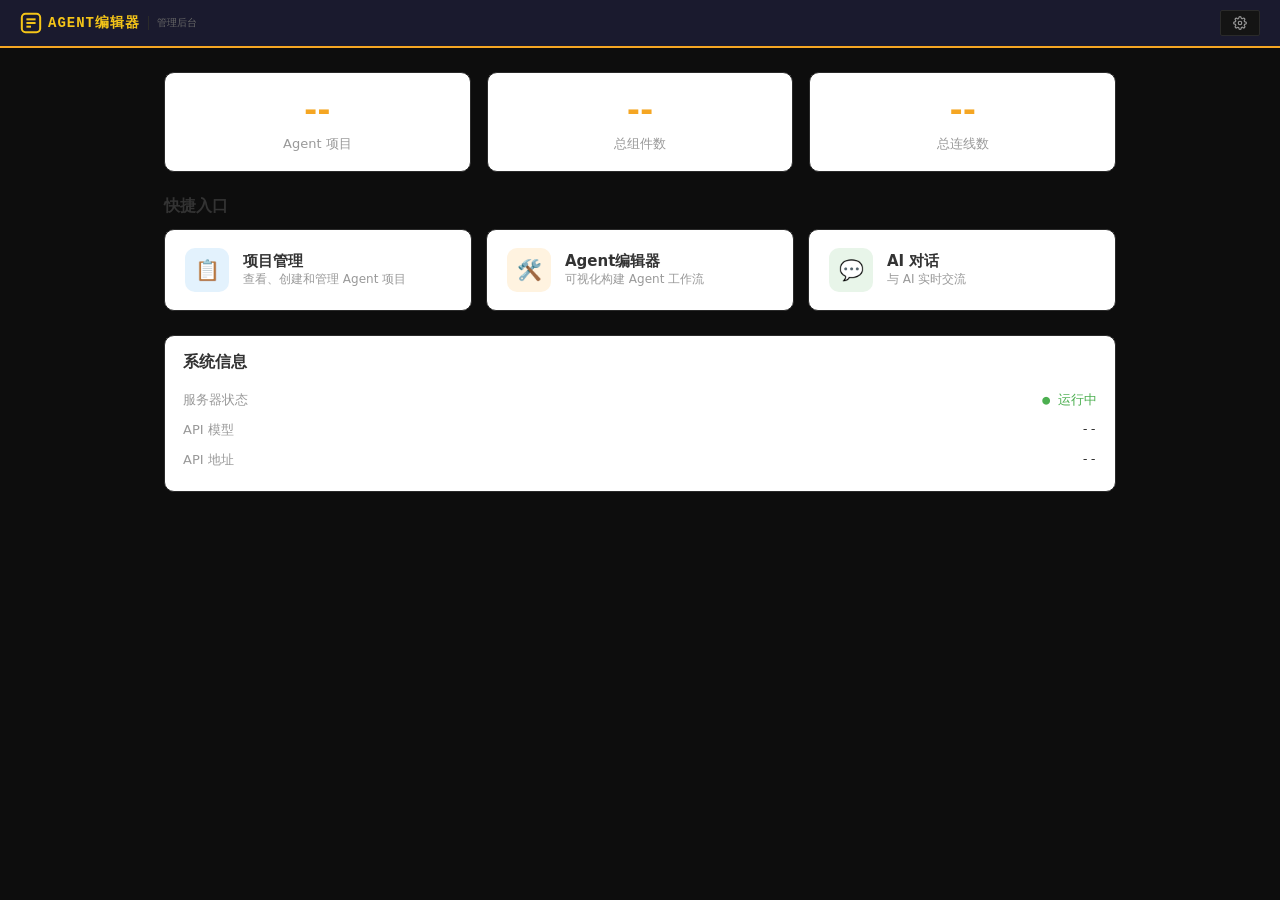
==== templates/admin.html @ 8c5ddb61 "baseline: 优化前状态快照" ====
<!DOCTYPE html>
<html lang="zh-CN">
<head>
    <meta charset="UTF-8">
    <meta name="viewport" content="width=device-width, initial-scale=1.0">
    <title>Agent编辑器 · 管理后台</title>
    <link rel="stylesheet" href="/static/style.css">
    <link rel="stylesheet" href="/static/admin.css">
</head>
<body>
    <div class="admin-app">
        <!-- 顶部栏 -->
        <header id="admin-header">
            <div class="admin-header-left">
                <a href="/" class="logo-link" title="返回首页">
                    <span class="logo">
                        <svg width="22" height="22" viewBox="0 0 24 24" fill="none" stroke="currentColor" stroke-width="2.2">
                            <rect x="2" y="2" width="20" height="20" rx="4"/>
                            <line x1="7" y1="8" x2="17" y2="8"/>
                            <line x1="7" y1="12" x2="17" y2="12"/>
                            <line x1="7" y1="16" x2="12" y2="16"/>
                        </svg>
                        <strong>Agent编辑器</strong>
                        <span class="logo-sub">管理后台</span>
                    </span>
                </a>
            </div>
            <div class="admin-header-right">
                <button class="tb-btn" id="btn-settings" title="设置">
                    <svg width="14" height="14" viewBox="0 0 24 24" fill="none" stroke="currentColor" stroke-width="2"><circle cx="12" cy="12" r="3"/><path d="M19.4 15a1.65 1.65 0 0 0 .33 1.82l.06.06a2 2 0 0 1-2.83 2.83l-.06-.06a1.65 1.65 0 0 0-1.82-.33 1.65 1.65 0 0 0-1 1.51V21a2 2 0 0 1-4 0v-.09A1.65 1.65 0 0 0 9 19.4a1.65 1.65 0 0 0-1.82.33l-.06.06a2 2 0 0 1-2.83-2.83l.06-.06A1.65 1.65 0 0 0 4.68 15a1.65 1.65 0 0 0-1.51-1H3a2 2 0 0 1 0-4h.09A1.65 1.65 0 0 0 4.6 9a1.65 1.65 0 0 0-.33-1.82l-.06-.06a2 2 0 0 1 2.83-2.83l.06.06A1.65 1.65 0 0 0 9 4.68a1.65 1.65 0 0 0 1-1.51V3a2 2 0 0 1 4 0v.09a1.65 1.65 0 0 0 1 1.51 1.65 1.65 0 0 0 1.82-.33l.06-.06a2 2 0 0 1 2.83 2.83l-.06.06A1.65 1.65 0 0 0 19.4 9a1.65 1.65 0 0 0 1.51 1H21a2 2 0 0 1 0 4h-.09a1.65 1.65 0 0 0-1.51 1z"/></svg>
                </button>
            </div>
        </header>

        <!-- 主区域 -->
        <div class="admin-main">
            <!-- 统计 -->
            <div class="admin-stats">
                <div class="admin-stat-card">
                    <div class="admin-stat-value" id="stat-projects">--</div>
                    <div class="admin-stat-label">Agent 项目</div>
                </div>
                <div class="admin-stat-card">
                    <div class="admin-stat-value" id="stat-components">--</div>
                    <div class="admin-stat-label">总组件数</div>
                </div>
                <div class="admin-stat-card">
                    <div class="admin-stat-value" id="stat-connections">--</div>
                    <div class="admin-stat-label">总连线数</div>
                </div>
            </div>

            <!-- 快捷入口 -->
            <div class="admin-section-title">快捷入口</div>
            <div class="admin-links">
                <a href="/projects" class="admin-link-card">
                    <div class="admin-link-icon projects">📋</div>
                    <div class="admin-link-text">
                        <strong>项目管理</strong>
                        <small>查看、创建和管理 Agent 项目</small>
                    </div>
                </a>
                <a href="/editor" class="admin-link-card">
                    <div class="admin-link-icon editor">🛠️</div>
                    <div class="admin-link-text">
                        <strong>Agent编辑器</strong>
                        <small>可视化构建 Agent 工作流</small>
                    </div>
                </a>
                <a href="/chat" class="admin-link-card">
                    <div class="admin-link-icon chat">💬</div>
                    <div class="admin-link-text">
                        <strong>AI 对话</strong>
                        <small>与 AI 实时交流</small>
                    </div>
                </a>
            </div>

            <!-- 系统信息 -->
            <div class="admin-info">
                <div class="admin-section-title">系统信息</div>
                <div class="admin-info-row"><span>服务器状态</span><span style="color:#4caf50;">● 运行中</span></div>
                <div class="admin-info-row"><span>API 模型</span><span id="info-model">--</span></div>
                <div class="admin-info-row"><span>API 地址</span><span id="info-api-base">--</span></div>
            </div>
        </div>
    </div>

    <!-- Toast -->
    <div id="toast-container"></div>

    <script src="/static/common.js"></script>
    <script src="/static/admin.js"></script>
</body>
</html>
---- static/style.css ----
/* ============================================================
   wybzd · 拖拽构建管理 — 机能风 Technical/Dev Tools
   亮黄 + 灰 + 黑 + 白 | 暗色主题 | 终端美学
   ============================================================ */

/* --- CSS 变量（默认：机能风） --- */
:root, [data-theme="industrial"] {
    --primary: #F5C518;
    --primary-light: #FFD740;
    --primary-dark: #C9A010;
    --primary-bg: rgba(245, 197, 24, 0.10);
    --primary-border: rgba(245, 197, 24, 0.30);

    --bg-body: #0d0d0d;
    --bg-white: #0d0d0d;
    --bg-header: #111111;
    --bg-sidebar: #111111;
    --bg-canvas: #0a0a0a;
    --bg-card: #141414;
    --bg-card-hover: #1a1a1a;
    --bg-card-header: #161616;
    --bg-input: #1a1a1a;
    --bg-chat: #1a1a1a;
    --bg-bubble-user: rgba(245, 197, 24, 0.08);
    --bg-bubble-ai: #1a1a1a;
    --bg-pallet-hover: #1a1a1a;
    --bg-pallet-active: rgba(245, 197, 24, 0.08);

    --text-primary: #f0f0f0;
    --text-secondary: #999999;
    --text-muted: #666666;
    --text-white: #f0f0f0;

    --border: #2a2a2a;
    --border-light: #222222;
    --border-input: #333333;

    --success: #AACC00;
    --success-bg: rgba(170, 204, 0, 0.10);
    --warning: #FFAA00;
    --warning-bg: rgba(255, 170, 0, 0.10);
    --danger: #FF4444;
    --danger-bg: rgba(255, 68, 68, 0.10);

    --radius-sm: 2px;
    --radius: 2px;
    --radius-lg: 4px;

    --shadow-xs: none;
    --shadow-sm: 0 0 0 1px rgba(255,255,255,0.04);
    --shadow: 0 0 0 1px rgba(255,255,255,0.06);
    --shadow-lg: 0 0 0 1px rgba(255,255,255,0.08), 0 4px 12px rgba(0,0,0,0.4);

    --font: "Inter", "PingFang SC", "Microsoft YaHei", system-ui, -apple-system, sans-serif;
    --font-mono: "JetBrains Mono", "Fira Code", "SF Mono", "Consolas", "Courier New", monospace;

    --transition: 0.15s ease;
}

/* --- 蓝白主题 --- */
[data-theme="blue"] {
    --primary: #2563EB;
    --primary-light: #3B82F6;
    --primary-dark: #1D4ED8;
    --primary-bg: rgba(37, 99, 235, 0.08);
    --primary-border: rgba(37, 99, 235, 0.25);

    --bg-body: #F1F5F9;
    --bg-white: #FFFFFF;
    --bg-header: #FFFFFF;
    --bg-sidebar: #FFFFFF;
    --bg-canvas: #F8FAFC;
    --bg-card: #FFFFFF;
    --bg-card-hover: #F8FAFC;
    --bg-card-header: #F8FAFC;
    --bg-input: #F1F5F9;
    --bg-chat: #F8FAFC;
    --bg-bubble-user: rgba(37, 99, 235, 0.08);
    --bg-bubble-ai: #F1F5F9;
    --bg-pallet-hover: #F1F5F9;
    --bg-pallet-active: rgba(37, 99, 235, 0.08);

    --text-primary: #0F172A;
    --text-secondary: #475569;
    --text-muted: #94A3B8;
    --text-white: #FFFFFF;

    --border: #E2E8F0;
    --border-light: #F1F5F9;
    --border-input: #CBD5E1;

    --success: #22C55E;
    --success-bg: rgba(34, 197, 94, 0.10);
    --warning: #F59E0B;
    --warning-bg: rgba(245, 158, 11, 0.10);
    --danger: #EF4444;
    --danger-bg: rgba(239, 68, 68, 0.10);

    --radius-sm: 6px;
    --radius: 8px;
    --radius-lg: 12px;

    --shadow-xs: 0 1px 2px rgba(0,0,0,0.04);
    --shadow-sm: 0 1px 3px rgba(0,0,0,0.06), 0 1px 2px rgba(0,0,0,0.04);
    --shadow: 0 2px 8px rgba(0,0,0,0.06), 0 1px 3px rgba(0,0,0,0.04);
    --shadow-lg: 0 4px 16px rgba(0,0,0,0.08), 0 2px 4px rgba(0,0,0,0.04);

    --font: "Inter", "PingFang SC", "Microsoft YaHei", system-ui, -apple-system, sans-serif;
    --font-mono: "JetBrains Mono", "Fira Code", "SF Mono", "Consolas", monospace;

    --transition: 0.2s cubic-bezier(0.4, 0, 0.2, 1);
}

/* --- 玻璃态主题（Glassmorphism） --- */
[data-theme="glass"] {
    --primary: #818cf8;
    --primary-light: #a78bfa;
    --primary-dark: #6366f1;
    --primary-bg: rgba(129, 140, 248, 0.12);
    --primary-border: rgba(129, 140, 248, 0.30);

    --bg-body: #0a0a1a;
    --bg-white: rgba(255, 255, 255, 0.04);
    --bg-header: rgba(10, 10, 30, 0.70);
    --bg-sidebar: rgba(10, 10, 30, 0.60);
    --bg-canvas: #060612;
    --bg-card: rgba(255, 255, 255, 0.05);
    --bg-card-hover: rgba(255, 255, 255, 0.08);
    --bg-card-header: rgba(255, 255, 255, 0.04);
    --bg-input: rgba(255, 255, 255, 0.06);
    --bg-chat: rgba(255, 255, 255, 0.04);
    --bg-bubble-user: rgba(129, 140, 248, 0.15);
    --bg-bubble-ai: rgba(255, 255, 255, 0.06);
    --bg-pallet-hover: rgba(255, 255, 255, 0.06);
    --bg-pallet-active: rgba(129, 140, 248, 0.10);

    --text-primary: #e8e8f0;
    --text-secondary: #9898b0;
    --text-muted: #686888;
    --text-white: #f0f0f8;

    --border: rgba(255, 255, 255, 0.08);
    --border-light: rgba(255, 255, 255, 0.05);
    --border-input: rgba(255, 255, 255, 0.10);

    --success: #34d399;
    --success-bg: rgba(52, 211, 153, 0.12);
    --warning: #fbbf24;
    --warning-bg: rgba(251, 191, 36, 0.12);
    --danger: #f87171;
    --danger-bg: rgba(248, 113, 113, 0.12);

    --radius-sm: 8px;
    --radius: 12px;
    --radius-lg: 16px;

    --shadow-xs: 0 1px 2px rgba(0,0,0,0.2);
    --shadow-sm: 0 2px 8px rgba(0,0,0,0.3), 0 0 0 1px rgba(255,255,255,0.04);
    --shadow: 0 4px 16px rgba(0,0,0,0.4), 0 0 0 1px rgba(255,255,255,0.06);
    --shadow-lg: 0 8px 32px rgba(0,0,0,0.5), 0 0 0 1px rgba(255,255,255,0.08);

    --font: "Inter", "PingFang SC", "Microsoft YaHei", system-ui, -apple-system, sans-serif;
    --font-mono: "JetBrains Mono", "Fira Code", "SF Mono", "Consolas", monospace;

    --transition: 0.25s cubic-bezier(0.4, 0, 0.2, 1);
}

/* --- 全局 --- */
*, *::before, *::after { margin: 0; padding: 0; box-sizing: border-box; }

html, body {
    height: 100%;
    font-family: var(--font);
    font-size: 13px;
    color: var(--text-primary);
    background: var(--bg-body);
    overflow: hidden;
    -webkit-font-smoothing: antialiased;
}

/* Scrollbar */
::-webkit-scrollbar { width: 6px; height: 6px; }
::-webkit-scrollbar-track { background: var(--bg-body); }
::-webkit-scrollbar-thumb { background: #333; border-radius: 0; }
::-webkit-scrollbar-thumb:hover { background: #555; }
[data-theme="blue"]::-webkit-scrollbar-thumb { background: #CBD5E1; border-radius: 3px; }
[data-theme="blue"]::-webkit-scrollbar-thumb:hover { background: #94A3B8; }

/* --- App 布局 --- */
#app { display: flex; flex-direction: column; height: 100vh; }

/* ============================================================
   顶部工具栏
   ============================================================ */
#toolbar {
    display: flex;
    align-items: center;
    height: 44px;
    min-height: 44px;
    padding: 0 16px;
    background: var(--bg-header);
    border-bottom: 1px solid var(--border);
    z-index: 100;
    gap: 12px;
}

.toolbar-left { flex: 0 0 auto; }
.toolbar-center { flex: 1; display: flex; justify-content: center; gap: 8px; }
.toolbar-right { flex: 0 0 auto; display: flex; gap: 6px; }

.logo-link { text-decoration: none; color: inherit; display: inline-flex; }
.logo {
    display: flex;
    align-items: center;
    gap: 6px;
    font-size: 14px;
    font-weight: 700;
    font-family: var(--font-mono);
    color: var(--primary);
    letter-spacing: 1px;
    text-transform: uppercase;
}

.logo svg { color: var(--primary); flex-shrink: 0; }

.logo strong {
    font-weight: 700;
    color: var(--primary);
    -webkit-text-fill-color: var(--primary);
}

.logo-sub {
    font-size: 10px;
    color: var(--text-muted);
    font-weight: 400;
    font-family: var(--font);
    letter-spacing: 0;
    text-transform: none;
    margin-left: 2px;
    padding-left: 8px;
    border-left: 1px solid var(--border);
}

.toolbar-badge {
    font-size: 10px;
    padding: 2px 8px;
    border-radius: var(--radius-sm);
    background: var(--bg-input);
    color: var(--text-secondary);
    border: 1px solid var(--border);
    font-family: var(--font-mono);
}

/* 工具栏按钮 */
.tb-btn {
    display: inline-flex;
    align-items: center;
    gap: 4px;
    padding: 5px 12px;
    border: 1px solid var(--border);
    border-radius: var(--radius-sm);
    background: var(--bg-card);
    color: var(--text-secondary);
    font-size: 12px;
    font-family: var(--font);
    cursor: pointer;
    transition: all var(--transition);
    text-decoration: none;
}

.tb-btn:hover {
    color: var(--primary);
    border-color: var(--primary);
    background: var(--primary-bg);
}

.tb-btn svg { flex-shrink: 0; }

.tb-btn-danger { color: var(--danger); }
.tb-btn-danger:hover {
    color: #ff7875;
    border-color: #ffccc7;
    background: var(--danger-bg);
}

/* ============================================================
   三栏主区域
   ============================================================ */
#main-area {
    display: flex;
    flex: 1;
    overflow: hidden;
}

/* ============================================================
   左侧：组件库 (240px)
   ============================================================ */
#sidebar {
    width: 240px;
    min-width: 240px;
    background: var(--bg-sidebar);
    border-right: 1px solid var(--border);
    padding: 12px 10px;
    display: flex;
    flex-direction: column;
    gap: 2px;
    overflow-y: auto;
}

.panel-header {
    font-size: 11px;
    font-weight: 700;
    color: var(--text-muted);
    margin-bottom: 2px;
    text-transform: uppercase;
    letter-spacing: 1px;
    font-family: var(--font-mono);
}

.panel-subtitle {
    font-size: 10px;
    color: var(--text-muted);
    margin-bottom: 8px;
}

/* 组件库列表 */
.component-pallet {
    display: flex;
    flex-direction: column;
    gap: 2px;
}

.pallet-item {
    display: flex;
    align-items: center;
    gap: 10px;
    padding: 8px 10px;
    border: 1px solid transparent;
    border-radius: var(--radius-sm);
    background: transparent;
    cursor: grab;
    transition: all var(--transition);
    user-select: none;
    position: relative;
}

.pallet-item::before {
    content: '';
    position: absolute;
    left: 0;
    top: 4px;
    bottom: 4px;
    width: 2px;
    background: var(--border);
}

.pallet-item.is-llm::before { background: var(--primary); }

.pallet-item:hover {
    background: var(--bg-pallet-hover);
    border-color: var(--border);
}

.pallet-item:active { cursor: grabbing; }
.pallet-item.dragging { opacity: 0.4; }

/* 组件分类角标 */
.pallet-cat-badge {
    position: absolute;
    top: 0;
    right: 0;
    padding: 1px 6px;
    font-size: 9px;
    font-weight: 700;
    font-family: var(--font-mono);
    letter-spacing: 0.5px;
    background: var(--border);
    color: var(--text-secondary);
}
.pallet-cat-badge.cat-core     { background: rgba(245,197,24,0.20); color: var(--primary); }
.pallet-cat-badge.cat-orch     { background: rgba(102,126,234,0.20); color: #667eea; }
.pallet-cat-badge.cat-memory   { background: rgba(139,92,246,0.20); color: #A78BFA; }
.pallet-cat-badge.cat-tools    { background: rgba(24,144,255,0.20); color: #60A5FA; }
.pallet-cat-badge.cat-flow     { background: rgba(235,111,42,0.20); color: #F97316; }
.pallet-cat-badge.cat-mcp      { background: rgba(19,194,194,0.20); color: #2DD4BF; }
.pallet-cat-badge.cat-skills   { background: rgba(43,87,151,0.20); color: #60A5FA; }

.pallet-icon-box {
    width: 36px;
    height: 36px;
    display: flex;
    align-items: center;
    justify-content: center;
    border-radius: var(--radius-sm);
    background: var(--bg-input);
    flex-shrink: 0;
    border: 1px solid var(--border);
}

.is-llm .pallet-icon-box { background: var(--primary-bg); color: var(--primary); border-color: var(--primary-border); }

.pallet-name {
    font-size: 13px;
    font-weight: 600;
    color: var(--text-primary);
    line-height: 1.3;
}

.pallet-desc {
    font-size: 11px;
    color: var(--text-muted);
    margin-top: 1px;
    font-family: var(--font-mono);
}

/* ── 组件库悬停提示 ── */
.pallet-tooltip {
    position: fixed;
    z-index: 10000;
    pointer-events: none;
    max-width: 260px;
    padding: 14px 16px;
    background: var(--text-primary);
    color: #e8eaed;
    border-radius: var(--radius-lg);
    box-shadow: 0 8px 24px rgba(0,0,0,0.18);
    font-family: var(--font);
    animation: tooltipIn 0.18s ease;
}

.pallet-tooltip::before {
    content: '';
    position: absolute;
    top: 18px;
    width: 0; height: 0;
    border-top: 7px solid transparent;
    border-bottom: 7px solid transparent;
    /* 默认箭头向左（tooltip 在右侧） */
    left: -8px;
    border-right: 8px solid var(--text-primary);
    border-left: none;
}

/* 箭头向右（tooltip 在左侧时通过 JS 覆盖） */
.pallet-tooltip.arrow-right::before {
    left: auto;
    right: -8px;
    border-left: 8px solid var(--text-primary);
    border-right: none;
}

.pallet-tooltip-title {
    display: flex;
    align-items: center;
    gap: 8px;
    font-size: 14px;
    font-weight: 700;
    color: #ffffff;
    margin-bottom: 8px;
    padding-bottom: 8px;
    border-bottom: 1px solid rgba(255,255,255,0.12);
}

.pallet-tooltip-body {
    font-size: 12.5px;
    line-height: 1.7;
    color: #c4c7cc;
}

.pallet-tooltip-tools {
    margin-top: 8px;
    padding-top: 8px;
    border-top: 1px solid rgba(255,255,255,0.08);
    font-size: 11px;
    color: #a0a4ab;
    line-height: 2;
}
.pallet-tooltip-tools code {
    display: inline-block;
    background: rgba(255,255,255,0.1);
    color: #8ab4f8;
    padding: 1px 6px;
    border-radius: 3px;
    font-size: 10px;
    font-family: var(--font-mono);
    margin: 1px 2px;
}

.pallet-tooltip-meta {
    margin-top: 8px;
    padding-top: 8px;
    border-top: 1px solid rgba(255,255,255,0.08);
    font-size: 11px;
    color: #909399;
    display: flex;
    gap: 12px;
}

@keyframes tooltipIn {
    from { opacity: 0; transform: translateX(-6px); }
    to   { opacity: 1; transform: translateX(0); }
}

/* ============================================================
   中间：画布
   ============================================================ */
#canvas {
    flex: 1;
    position: relative;
    background: var(--bg-canvas);
    overflow: hidden;
    background-image:
        linear-gradient(rgba(255,255,255,0.02) 1px, transparent 1px),
        linear-gradient(90deg, rgba(255,255,255,0.02) 1px, transparent 1px);
    background-size: 24px 24px;
}
#canvas.grabbing { cursor: grabbing; }

#canvas-viewport {
    position: absolute;
    top: 0; left: 0;
    width: 100%; height: 100%;
    transform-origin: 0 0;
    will-change: transform;
}

.canvas-zoom-indicator {
    position: absolute;
    bottom: 12px; left: 50%;
    transform: translateX(-50%);
    padding: 2px 10px;
    background: #000;
    color: var(--primary);
    font-size: 10px;
    font-family: var(--font-mono);
    border: 1px solid var(--border);
    pointer-events: none;
    z-index: 200;
    opacity: 0;
    transition: opacity 0.15s ease;
}
.canvas-zoom-indicator.show { opacity: 1; }

#canvas::after {
    content: attr(data-empty-text);
    display: none;
    position: absolute;
    top: 50%;
    left: 50%;
    transform: translate(-50%, -50%);
    font-size: 12px;
    font-family: var(--font-mono);
    color: var(--text-muted);
    pointer-events: none;
    background: var(--bg-card);
    padding: 16px 28px;
    border: 1px dashed var(--border);
    z-index: 0;
}

#canvas.empty::after { display: block; }

#canvas.drag-over {
    background: var(--primary-bg);
    outline: 1px dashed var(--primary);
    outline-offset: -4px;
}

/* Blue theme: dot grid instead of line grid */
[data-theme="blue"] #canvas {
    background-image: radial-gradient(circle, #CBD5E1 1px, transparent 1px);
    background-size: 20px 20px;
    background-position: 10px 10px;
}

/* ============================================================
   右侧：属性面板 (260px)
   ============================================================ */
#props-panel {
    width: 260px;
    min-width: 260px;
    background: var(--bg-sidebar);
    border-left: 1px solid var(--border);
    padding: 12px;
    display: flex;
    flex-direction: column;
    gap: 8px;
    overflow-y: auto;
}

#right-sidebar {
    width: 260px;
    min-width: 260px;
    display: flex;
    flex-direction: column;
    border-left: 1px solid var(--border);
    background: var(--bg-sidebar);
}

.props-empty {
    display: flex;
    flex-direction: column;
    align-items: center;
    justify-content: center;
    padding: 40px 20px;
    text-align: center;
}

.props-empty-icon { margin-bottom: 12px; color: var(--text-muted); }
.props-empty-text {
    font-size: 13px;
    color: var(--text-muted);
    line-height: 1.6;
}

/* 属性表单 */
.props-form { display: flex; flex-direction: column; gap: 14px; }

.props-group { display: flex; flex-direction: column; gap: 6px; }

.props-label {
    font-size: 12px;
    font-weight: 600;
    color: var(--text-muted);
    text-transform: uppercase;
    letter-spacing: 0.5px;
}

.props-value {
    font-size: 13px;
    color: var(--text-primary);
    padding: 8px 12px;
    background: var(--bg-chat);
    border-radius: var(--radius-sm);
    border: 1px solid var(--border-light);
    font-family: var(--font-mono);
}

.props-btn {
    width: 100%;
    padding: 8px;
    border: 1px solid var(--border);
    border-radius: var(--radius-sm);
    background: var(--bg-white);
    color: var(--text-secondary);
    font-size: 13px;
    font-family: var(--font);
    cursor: pointer;
    transition: all var(--transition);
}

.props-btn:hover { border-color: var(--primary); color: var(--primary); background: var(--primary-bg); }
.props-btn.danger:hover { border-color: var(--danger); color: var(--danger); background: var(--danger-bg); }

/* ============================================================
   画布上的组件卡片
   ============================================================ */
.component-card {
    position: absolute;
    background: var(--bg-card);
    border: 1px solid var(--border);
    display: flex;
    flex-direction: column;
    overflow: visible;
    transition: border-color var(--transition);
    min-height: 200px;
    cursor: default;
    z-index: 1;
}

.component-card:hover { border-color: #444; }

.component-card.selected {
    border-color: var(--primary);
    box-shadow: 0 0 0 1px var(--primary);
    z-index: 2;
}

.component-card.is-dragging {
    z-index: 100 !important;
    opacity: 0.95;
    border-color: var(--primary);
    box-shadow: 0 0 12px rgba(245,197,24,0.15);
    transition: none;
    pointer-events: none;
}

/* 卡片头部 */
.card-header {
    display: flex;
    align-items: center;
    gap: 6px;
    padding: 6px 10px;
    background: var(--bg-card-header);
    border-bottom: 1px solid var(--border);
    cursor: grab;
    user-select: none;
}

.card-header:active { cursor: grabbing; }
.component-card.is-dragging .card-header { cursor: grabbing; }

.card-header-icon { font-size: 14px; flex-shrink: 0; }

.card-header-title {
    flex: 1;
    font-size: 11px;
    font-weight: 700;
    font-family: var(--font-mono);
    color: var(--text-primary);
    text-transform: uppercase;
    letter-spacing: 0.5px;
}

.card-header-badge {
    font-size: 9px;
    padding: 1px 6px;
    background: var(--bg-input);
    color: var(--text-muted);
    font-family: var(--font-mono);
    border: 1px solid var(--border);
}

.card-header-actions { display: flex; gap: 2px; }

.card-btn {
    width: 22px;
    height: 22px;
    display: flex;
    align-items: center;
    justify-content: center;
    border: 1px solid transparent;
    border-radius: var(--radius-sm);
    background: transparent;
    color: var(--text-muted);
    font-size: 12px;
    cursor: pointer;
    transition: all var(--transition);
}

.card-btn:hover { border-color: var(--border); color: var(--text-primary); }
.card-btn.btn-resize:hover { color: var(--primary); border-color: var(--primary-border); }
.card-btn.btn-remove:hover { color: var(--danger); border-color: var(--danger); background: var(--danger-bg); }

/* 卡片内容 */
.card-body { flex: 1; overflow: hidden; display: flex; flex-direction: column; }

.card-body.placeholder-body {
    display: flex;
    align-items: center;
    justify-content: center;
    padding: 24px;
    color: var(--text-muted);
    font-size: 13px;
    text-align: center;
}

.placeholder-desc { line-height: 2; }

/* ============================================================
   LLM 对话组件
   ============================================================ */
.llm-chat {
    display: flex;
    flex-direction: column;
    height: 100%;
}

.llm-messages {
    flex: 1;
    overflow-y: auto;
    padding: 12px;
    display: flex;
    flex-direction: column;
    gap: 8px;
    min-height: 140px;
    max-height: 420px;
    background: var(--bg-chat);
}

/* 聊天气泡 */
.chat-bubble {
    max-width: 88%;
    padding: 8px 12px;
    font-size: 11px;
    line-height: 1.5;
    word-break: break-word;
    animation: msgIn 0.2s ease;
    border: 1px solid var(--border);
    font-family: var(--font-mono);
}

@keyframes msgIn {
    from { opacity: 0; transform: translateY(4px); }
    to   { opacity: 1; transform: translateY(0); }
}

.chat-bubble.user {
    align-self: flex-end;
    background: var(--primary-bg);
    color: var(--primary);
    border-color: var(--primary-border);
}

.chat-bubble.assistant {
    align-self: flex-start;
    background: var(--bg-input);
    color: var(--text-primary);
    border-color: var(--border);
}

/* Tool 调用事件气泡 */
.chat-bubble.tool-event {
    align-self: flex-start;
    background: #fffbe6;
    color: #8c6d00;
    border: 1px solid #ffe58f;
    border-radius: 12px;
    font-size: 12px;
    padding: 8px 12px;
    max-width: 75%;
}

.typing-cursor::after {
    content: " ▌";
    animation: blink 0.8s infinite;
    color: var(--primary);
}

@keyframes blink {
    0%, 50%  { opacity: 1; }
    51%, 100% { opacity: 0; }
}

/* 聊天输入区 */
.llm-input-area {
    display: flex;
    gap: 8px;
    padding: 10px 12px;
    border-top: 1px solid var(--border-light);
    background: var(--bg-white);
}

.llm-input {
    flex: 1;
    padding: 8px 12px;
    border: 1px solid var(--border-input);
    border-radius: var(--radius-sm);
    background: var(--bg-input);
    color: var(--text-primary);
    font-size: 13px;
    font-family: var(--font);
    outline: none;
    transition: border-color var(--transition);
}

.llm-input:focus { border-color: var(--primary); box-shadow: 0 0 0 2px rgba(74,144,217,0.1); }
.llm-input::placeholder { color: var(--text-muted); }

.llm-send-btn {
    padding: 8px 16px;
    border: none;
    border-radius: var(--radius-sm);
    background: var(--primary);
    color: white;
    font-size: 13px;
    font-weight: 600;
    font-family: var(--font);
    cursor: pointer;
    transition: all var(--transition);
    white-space: nowrap;
}

.llm-send-btn:hover { background: var(--primary-dark); }
.llm-send-btn:disabled { opacity: 0.5; cursor: not-allowed; }

/* ============================================================
   API 验证面板
   ============================================================ */
.api-verify-panel {
    padding: 14px;
    display: flex;
    flex-direction: column;
    gap: 12px;
}

.api-verify-field {
    display: flex;
    flex-direction: column;
    gap: 4px;
}

.api-verify-field label {
    font-size: 12px;
    font-weight: 600;
    color: var(--text-muted);
    text-transform: uppercase;
    letter-spacing: 0.3px;
}

.api-verify-select {
    padding: 7px 10px;
    border: 1px solid var(--border-input);
    border-radius: var(--radius-sm);
    background: var(--bg-white);
    font-size: 12px;
    font-family: var(--font);
    color: var(--text-primary);
    outline: none;
    cursor: pointer;
    transition: border-color var(--transition);
    appearance: auto;
}

.api-verify-select:focus {
    border-color: var(--primary);
    box-shadow: 0 0 0 2px rgba(74,144,217,0.1);
}

.api-verify-input {
    padding: 7px 10px;
    border: 1px solid var(--border-input);
    border-radius: var(--radius-sm);
    background: var(--bg-input);
    font-size: 12px;
    font-family: var(--font-mono);
    color: var(--text-primary);
    outline: none;
    transition: border-color var(--transition);
}

.api-verify-input:focus {
    border-color: var(--primary);
    box-shadow: 0 0 0 2px rgba(74,144,217,0.1);
}

.api-verify-input::placeholder {
    color: var(--text-muted);
    font-family: var(--font);
}

.api-model-wrapper {
    position: relative;
}

.api-model-wrapper .api-verify-input {
    width: 100%;
}

.api-key-wrapper {
    display: flex;
    gap: 0;
}

.api-key-wrapper .api-verify-input {
    flex: 1;
    border-top-right-radius: 0;
    border-bottom-right-radius: 0;
}

.api-key-toggle {
    padding: 7px 10px;
    border: 1px solid var(--border-input);
    border-left: none;
    border-radius: 0 var(--radius-sm) var(--radius-sm) 0;
    background: var(--bg-white);
    color: var(--text-muted);
    cursor: pointer;
    font-size: 14px;
    transition: all var(--transition);
    flex-shrink: 0;
}

.api-key-toggle:hover {
    color: var(--primary);
    background: var(--primary-bg);
}

.api-verify-btn {
    padding: 8px;
    border: 1px solid var(--primary);
    border-radius: var(--radius-sm);
    background: var(--primary);
    color: white;
    font-size: 13px;
    font-weight: 600;
    font-family: var(--font);
    cursor: pointer;
    transition: all var(--transition);
}

.api-verify-btn:hover { background: var(--primary-dark); }
.api-verify-btn:disabled { opacity: 0.5; cursor: not-allowed; }

.api-verify-result {
    padding: 10px 12px;
    border-radius: var(--radius-sm);
    font-size: 12px;
    line-height: 1.6;
    display: none;
}

.api-verify-result.show { display: block; }

.api-verify-result.success {
    background: var(--success-bg);
    border: 1px solid #b7eb8f;
    color: #237804;
}

.api-verify-result.failure {
    background: var(--danger-bg);
    border: 1px solid #ffa39e;
    color: #a8071a;
}

/* ============================================================
   Toast
   ============================================================ */
#toast-container {
    position: fixed;
    top: 60px;
    right: 20px;
    display: flex;
    flex-direction: column;
    gap: 8px;
    z-index: 9999;
}

.toast {
    padding: 10px 18px;
    border-radius: var(--radius);
    font-size: 13px;
    color: var(--text-white);
    box-shadow: var(--shadow-lg);
    animation: slideIn 0.3s ease;
    max-width: 360px;
    border: 1px solid transparent;
}

.toast.success { background: #237804; border-color: var(--success); }
.toast.error   { background: #a8071a; border-color: var(--danger); }
.toast.info    { background: var(--primary-dark); border-color: var(--primary); }

@keyframes slideIn {
    from { opacity: 0; transform: translateX(60px); }
    to   { opacity: 1; transform: translateX(0); }
}

/* ============================================================
   滚动条
   ============================================================ */
::-webkit-scrollbar { width: 5px; height: 5px; }
::-webkit-scrollbar-track { background: transparent; }
::-webkit-scrollbar-thumb { background: #d5dae3; border-radius: 3px; }
::-webkit-scrollbar-thumb:hover { background: #b0b8c4; }

/* ============================================================
   响应式
   ============================================================ */
@media (max-width: 1024px) {
    #sidebar { width: 200px; min-width: 200px; }
    #props-panel { width: 220px; min-width: 220px; }
}

@media (max-width: 768px) {
    #props-panel { display: none; }
    #sidebar { width: 180px; min-width: 180px; }
}

/* ============================================================
   端口样式
   ============================================================ */
.port {
    position: absolute;
    width: 16px; height: 16px;
    border-radius: 50%;
    border: 2.5px solid var(--primary);
    background: var(--bg-white);
    z-index: 5;
    cursor: crosshair;
    transition: transform var(--transition), box-shadow var(--transition);
}
.port:hover { transform: scale(1.3); box-shadow: 0 0 0 6px rgba(74,144,217,0.2); }
.port-input { left: -8px; top: 50%; transform: translateY(-50%); }
.port-input:hover { transform: translateY(-50%) scale(1.3); }
.port-output { right: -8px; top: 50%; transform: translateY(-50%); }
.port-output:hover { transform: translateY(-50%) scale(1.3); }

/* ============================================================
   连线路径（实线 + 删除按钮）
   ============================================================ */
.connection-path { transition: stroke var(--transition); cursor: pointer; }
.connection-path:hover { stroke: var(--danger) !important; stroke-width: 3; }

.connection-delete-btn {
    cursor: pointer;
    transition: all var(--transition);
    pointer-events: all;
}
.connection-delete-btn circle {
    fill: var(--bg-white);
    stroke: var(--danger);
    stroke-width: 1.5;
    transition: fill var(--transition);
}
.connection-delete-btn text {
    fill: var(--danger);
    font-size: 10px;
    font-weight: 700;
    font-family: var(--font);
    text-anchor: middle;
    dominant-baseline: central;
    pointer-events: none;
}
.connection-delete-btn:hover circle {
    fill: var(--danger);
}
.connection-delete-btn:hover text {
    fill: white;
}

/* ============================================================
   组件库分组
   ============================================================ */
.pallet-section-header {
    font-size: 11px; font-weight: 700; color: var(--text-muted);
    text-transform: uppercase; letter-spacing: 0.8px;
    padding: 10px 0 6px 0; margin-top: 10px;
    border-top: 1px solid var(--border-light);
}
.pallet-section-header:first-child { margin-top: 0; border-top: none; padding-top: 0; }

/* 搜索框样式 */
#comp-search { transition: border-color 0.15s, box-shadow 0.15s; }
#comp-search:focus {
    border-color: var(--primary) !important;
    box-shadow: 0 0 0 2px var(--primary-bg);
}
#comp-search::placeholder { color: var(--text-muted); opacity: 0.6; }

/* 组件库项微交互 */
.pallet-item { border-radius: 5px; transition: all 0.12s ease; }
.pallet-item:hover { border-color: var(--border); transform: translateX(2px); }

/* 新组件颜色条 */
.pallet-item.is-system_prompt::before  { background: #52c41a; }
.pallet-item.is-function_calling::before { background: #fa8c16; }
.pallet-item.is-vision::before         { background: #eb2f96; }
.pallet-item.is-json_mode::before      { background: #722ed1; }
.pallet-item.is-embeddings::before     { background: #13c2c2; }
.pallet-item.is-token_manager::before  { background: #f5222d; }

.is-system_prompt .pallet-icon-box  { background: #f0fae0; color: #52c41a; }
.is-function_calling .pallet-icon-box { background: #fff3e0; color: #fa8c16; }
.is-vision .pallet-icon-box         { background: #fff0f6; color: #eb2f96; }
.is-json_mode .pallet-icon-box      { background: #f9f0ff; color: #722ed1; }
.is-embeddings .pallet-icon-box     { background: #e6fffb; color: #13c2c2; }
.is-token_manager .pallet-icon-box  { background: #fff1f0; color: #f5222d; }
.pallet-item.is-memory_summarizer::before { background: #722ed1; }
.is-memory_summarizer .pallet-icon-box { background: #f5f0ff; color: #722ed1; }

/* 工具模块颜色条 */
.pallet-item.is-web_search::before    { background: #1890ff; }
.pallet-item.is-calculator::before    { background: #2f54eb; }
.pallet-item.is-code_executor::before { background: #531dab; }
.pallet-item.is-text_tools::before    { background: #08979c; }

.is-web_search .pallet-icon-box    { background: #e6f7ff; color: #1890ff; }
.is-calculator .pallet-icon-box    { background: #f0f5ff; color: #2f54eb; }
.is-code_executor .pallet-icon-box { background: #f9f0ff; color: #531dab; }
.is-text_tools .pallet-icon-box    { background: #e6fffb; color: #08979c; }

/* MCP Office 颜色条 */
.pallet-item.is-mcp_word::before  { background: #2b5797; }
.pallet-item.is-mcp_excel::before { background: #217346; }
.pallet-item.is-mcp_ppt::before   { background: #d24726; }

.is-mcp_word .pallet-icon-box  { background: #e8f0fe; color: #2b5797; }
.is-mcp_excel .pallet-icon-box { background: #e6f4ec; color: #217346; }
.is-mcp_ppt .pallet-icon-box   { background: #fce8e3; color: #d24726; }

/* Memory 组件颜色 */
.pallet-item.is-memory::before  { background: #8b5cf6; }
.pallet-item.is-time_query::before  { background: #595959; }
.pallet-item.is-url_fetch::before   { background: #096dd9; }
.pallet-item.is-file_ops::before    { background: #d48806; }
.pallet-item.is-json_query::before  { background: #722ed1; }
.is-memory .pallet-icon-box     { background: #f5f0ff; color: #8b5cf6; }
.is-time_query .pallet-icon-box { background: #f5f5f5; color: #595959; }
.is-url_fetch .pallet-icon-box  { background: #e6f7ff; color: #096dd9; }
.is-file_ops .pallet-icon-box   { background: #fffbe6; color: #d48806; }
.is-json_query .pallet-icon-box { background: #f5f0ff; color: #722ed1; }

/* Memory 消息行 */
.mem-msg-row {
    display: flex; align-items: center; gap: 6px;
    padding: 4px 8px; font-size: 11px;
    border-bottom: 1px solid var(--border-light);
}
.mem-role { flex-shrink: 0; font-size: 12px; }
.mem-preview { flex: 1; overflow: hidden; text-overflow: ellipsis; white-space: nowrap; color: var(--text-secondary); }

/* ── MCP 存储目录栏 ── */
.mcp-save-bar {
    display: flex; flex-direction: column; gap: 6px;
    padding: 10px;
    background: var(--bg-chat);
    border-radius: var(--radius-sm);
    border: 1px solid var(--border-light);
}
.mcp-save-info {
    font-size: 11px; color: var(--success);
    padding: 4px 6px; background: var(--success-bg);
    border-radius: 4px;
    white-space: nowrap; overflow: hidden; text-overflow: ellipsis;
    text-align: center;
}

/* ============================================================
   模块面板通用样式
   ============================================================ */
.module-panel {
    padding: 12px 14px;
    display: flex; flex-direction: column;
    gap: 10px; height: 100%;
    overflow-y: auto;
}
.module-field { display: flex; flex-direction: column; gap: 4px; }
.module-field label {
    font-size: 11px; font-weight: 600;
    color: var(--text-muted);
    text-transform: uppercase; letter-spacing: 0.3px;
}
.module-input, .module-textarea, .module-select {
    padding: 5px 8px;
    border: 1px solid var(--border);
    border-radius: var(--radius-sm);
    background: var(--bg-input);
    font-size: 11px; font-family: var(--font-mono);
    color: var(--text-primary);
    outline: none;
    transition: border-color var(--transition);
    width: 100%;
}
.module-textarea { resize: vertical; min-height: 50px; }
.module-input:focus, .module-textarea:focus, .module-select:focus {
    border-color: var(--primary);
    box-shadow: none;
}
.module-btn {
    padding: 5px 12px;
    border: 1px solid var(--primary);
    border-radius: var(--radius-sm);
    background: transparent;
    color: var(--primary); font-size: 11px; font-weight: 700;
    font-family: var(--font-mono); cursor: pointer;
    transition: all var(--transition);
    text-transform: uppercase; letter-spacing: 0.5px;
}
.module-btn:hover { background: var(--primary); color: #000; }
.module-btn:disabled { opacity: 0.3; cursor: not-allowed; }
.module-btn.secondary { border-color: var(--border); color: var(--text-secondary); }
.module-btn.secondary:hover { border-color: var(--text-primary); color: var(--text-primary); background: transparent; }
.persona-preset-btn:hover { border-color: #52c41a !important; color: #52c41a !important; background: #fcffe6 !important; }
.module-btn.danger { border-color: var(--danger); color: var(--danger); }
.module-btn.danger:hover { background: var(--danger); color: #000; }
.module-result {
    padding: 10px 12px; border-radius: var(--radius-sm);
    font-size: 12px; line-height: 1.6;
    background: var(--bg-chat); border: 1px solid var(--border-light);
    min-height: 30px; max-height: 200px; overflow-y: auto;
}
.module-result pre {
    font-family: var(--font-mono); font-size: 11px;
    white-space: pre-wrap; word-break: break-all; margin: 0;
}
.module-list {
    display: flex; flex-direction: column;
    gap: 6px; max-height: 150px; overflow-y: auto;
}
.module-list-item {
    display: flex; justify-content: space-between; align-items: center;
    padding: 8px 10px;
    border: 1px solid var(--border-light); border-radius: var(--radius-sm);
    background: var(--bg-white); font-size: 12px;
    cursor: pointer; transition: all var(--transition);
}
.module-list-item:hover { border-color: var(--primary-border); background: var(--primary-bg); }
.module-list-item.active { border-color: var(--primary); background: var(--primary-bg); }

/* ============================================================
   LLM 组件 Tab
   ============================================================ */
.llm-panel { display: flex; flex-direction: column; height: 100%; }
.llm-tabs { display: flex; border-bottom: 1px solid var(--border-light); flex-shrink: 0; }
.llm-tab {
    flex: 1; padding: 8px 0; text-align: center;
    font-size: 12px; font-weight: 600;
    color: var(--text-muted); cursor: pointer;
    border: none; background: transparent;
    transition: all var(--transition);
    border-bottom: 2px solid transparent;
    font-family: var(--font);
}
.llm-tab:hover { color: var(--primary); }
.llm-tab.active { color: var(--primary); border-bottom-color: var(--primary); }
.llm-tab-body { flex: 1; overflow: hidden; display: flex; flex-direction: column; }

/* ============================================================
   LLM 迷你聊天
   ============================================================ */
.llm-mini-chat { display: flex; flex-direction: column; height: 100%; }
.llm-mini-msgs {
    flex: 1; overflow-y: auto; padding: 10px;
    display: flex; flex-direction: column; gap: 8px;
    min-height: 100px; max-height: 250px;
    background: var(--bg-chat);
}
.llm-mini-empty {
    color: var(--text-muted); text-align: center;
    padding: 30px 20px; font-size: 12px;
}
.llm-mini-bar {
    display: flex; gap: 8px; padding: 8px 10px;
    border-top: 1px solid var(--border-light);
    background: var(--bg-white);
}

/* ============================================================
   Vision 图片拖放区
   ============================================================ */
.vision-drop-zone {
    border: 2px dashed var(--border);
    border-radius: var(--radius);
    padding: 16px; text-align: center;
    color: var(--text-muted); font-size: 12px;
    cursor: pointer; transition: all var(--transition);
    min-height: 50px;
    display: flex; flex-direction: column;
    align-items: center; justify-content: center;
}
.vision-drop-zone:hover, .vision-drop-zone.drag-over {
    border-color: var(--primary);
    background: var(--primary-bg);
    color: var(--primary);
}
.vision-preview { max-width: 100%; max-height: 120px; border-radius: var(--radius-sm); }

/* ============================================================
   工具开关
   ============================================================ */
.tool-toggle-row {
    display: flex; align-items: center; gap: 8px;
    padding: 8px 12px;
    background: var(--bg-chat);
    border-radius: var(--radius-sm);
    border: 1px solid var(--border-light);
}
.tool-status-dot {
    width: 10px; height: 10px;
    border-radius: 50%;
    flex-shrink: 0;
}
.tool-status-dot.on  { background: #52c41a; box-shadow: 0 0 4px rgba(82,196,26,0.5); }
.tool-status-dot.off { background: #d9d9d9; }
.tool-toggle-btn {
    margin-left: auto; padding: 3px 12px;
    border-radius: 12px; border: 1px solid;
    font-size: 11px; font-weight: 600; cursor: pointer;
    font-family: var(--font);
    transition: all var(--transition);
}
.tool-toggle-btn.on {
    background: #f6ffed; color: #52c41a; border-color: #b7eb8f;
}
.tool-toggle-btn.on:hover { background: #d9f7be; }
.tool-toggle-btn.off {
    background: #fafafa; color: #999; border-color: #d9d9d9;
}
.tool-toggle-btn.off:hover { background: #f5f5f5; color: #666; }

/* ── 搜索引擎排序面板 ── */
.engine-order-section {
    border: 1px solid var(--border-light);
    border-radius: var(--radius-sm);
    overflow: hidden;
}
.engine-order-header {
    font-size: 11px; font-weight: 700;
    color: var(--text-muted);
    padding: 8px 12px 4px;
    text-transform: uppercase; letter-spacing: 0.3px;
}
.engine-order-list {
    display: flex; flex-direction: column;
}
.engine-row {
    display: flex; align-items: center; gap: 6px;
    padding: 6px 10px;
    border-top: 1px solid var(--border-light);
    transition: background var(--transition);
}
.engine-row:hover { background: var(--bg-pallet-hover); }
.engine-row.disabled { opacity: 0.45; }
.engine-idx {
    width: 18px; height: 18px;
    display: flex; align-items: center; justify-content: center;
    border-radius: 50%;
    background: var(--primary-bg);
    color: var(--primary);
    font-size: 10px; font-weight: 700;
    flex-shrink: 0;
}
.engine-row.disabled .engine-idx { background: #f0f0f0; color: #bbb; }
.engine-icon { font-size: 14px; flex-shrink: 0; }
.engine-name { flex: 1; font-size: 12px; font-weight: 500; min-width: 0; }
.engine-actions { display: flex; gap: 2px; flex-shrink: 0; }
.engine-btn {
    width: 22px; height: 22px;
    display: flex; align-items: center; justify-content: center;
    border: 1px solid var(--border-light);
    border-radius: 4px;
    background: var(--bg-white);
    font-size: 9px;
    cursor: pointer;
    transition: all var(--transition);
    color: var(--text-muted);
}
.engine-btn:hover:not(:disabled) { border-color: var(--primary); color: var(--primary); background: var(--primary-bg); }
.engine-btn:disabled { opacity: 0.3; cursor: default; }
.engine-btn.eng-toggle.on { border-color: var(--success); color: var(--success); background: var(--success-bg); }
.engine-btn.eng-toggle.off { border-color: #d9d9d9; color: #bbb; }

/* ============================================================
   新组件颜色条
   ============================================================ */
.pallet-item.is-sequential_executor::before { background: #eb6f2a; }
.pallet-item.is-plan::before { background: #389e0d; }
.is-sequential_executor .pallet-icon-box { background: #fff3e8; color: #eb6f2a; }

/* 技能颜色条 */
.pallet-item.is-skill_document::before  { background: #2b5797; }
.pallet-item.is-skill_frontend::before  { background: #ec4899; }
.pallet-item.is-skill_uiux::before      { background: #8b5cf6; }
.pallet-item.is-skill_find::before      { background: #06b6d4; }
.pallet-item.is-skill_creator::before   { background: #f59e0b; }
.pallet-item.is-skill_super::before     { background: #ef4444; }
.pallet-item.is-skill_pua::before       { background: #f97316; }

.is-skill_document .pallet-icon-box  { background: #e6f0ff; color: #2b5797; }
.is-skill_frontend .pallet-icon-box  { background: #fdf2f8; color: #ec4899; }
.is-skill_uiux .pallet-icon-box      { background: #f3f0ff; color: #8b5cf6; }
.is-skill_find .pallet-icon-box      { background: #ecfeff; color: #06b6d4; }
.is-skill_creator .pallet-icon-box   { background: #fffbeb; color: #f59e0b; }
.is-skill_super .pallet-icon-box     { background: #fef2f2; color: #ef4444; }
.is-skill_pua .pallet-icon-box       { background: #fff7ed; color: #f97316; }
.is-plan .pallet-icon-box { background: #f0fae0; color: #389e0d; }

/* ============================================================
   Sequential Executor 面板
   ============================================================ */
.seq-panel {
    display: flex; flex-direction: column;
    gap: 12px; padding: 2px 0;
}
.seq-header {
    display: flex; align-items: center; gap: 8px;
}
.seq-icon { font-size: 18px; }
.seq-title {
    font-size: 14px; font-weight: 700;
    color: var(--text-primary);
    flex: 1;
}
.seq-badge {
    font-size: 10px; font-weight: 600;
    padding: 3px 10px;
    border-radius: 12px;
}
.seq-badge.strict {
    background: #fff2f0;
    color: #a8071a;
    border: 1px solid #ffa39e;
}
.seq-badge.loose {
    background: #fffbe6;
    color: #8c6d00;
    border: 1px solid #ffe58f;
}
.seq-desc {
    font-size: 12px; color: var(--text-muted);
    line-height: 1.6;
}
.seq-mode-row {
    padding: 8px 0;
}
.seq-mode-label {
    font-size: 12px; color: var(--text-secondary);
    display: flex; align-items: center; gap: 6px;
    cursor: pointer;
}
.seq-mode-label input[type="checkbox"] {
    width: 16px; height: 16px;
    accent-color: var(--primary);
    cursor: pointer;
}
.seq-tools-section {
    border: 1px solid var(--border-light);
    border-radius: var(--radius);
    overflow: hidden;
    background: var(--bg-white);
}
.seq-tools-header {
    display: flex; justify-content: space-between;
    align-items: center;
    padding: 10px 12px;
    border-bottom: 1px solid var(--border-light);
    background: var(--bg-card-header);
    font-size: 12px; font-weight: 600;
}
.seq-tools-count {
    font-size: 10px; color: var(--text-muted);
    background: var(--bg-chat);
    padding: 2px 8px; border-radius: 10px;
}
.seq-tools-list {
    display: flex; flex-direction: column;
    min-height: 40px;
}
.seq-empty {
    padding: 20px 14px; text-align: center;
    font-size: 12px; color: var(--text-muted);
    line-height: 1.6;
}
.seq-tool-row {
    display: flex; align-items: center; gap: 10px;
    padding: 10px 12px;
    border-bottom: 1px solid var(--border-light);
    transition: background var(--transition);
}
.seq-tool-row:last-child { border-bottom: none; }
.seq-tool-row:hover { background: var(--bg-pallet-hover); }
.seq-step-num {
    width: 24px; height: 24px;
    display: flex; align-items: center; justify-content: center;
    border-radius: 50%;
    background: var(--primary-bg);
    color: var(--primary);
    font-size: 12px; font-weight: 700;
    flex-shrink: 0;
}
.seq-tool-name {
    flex: 1; font-size: 13px; font-weight: 500;
    color: var(--text-primary);
}
.seq-tool-name-tag {
    font-size: 10px; font-family: var(--font-mono);
    color: var(--text-muted);
    background: var(--bg-chat);
    padding: 2px 8px; border-radius: 4px;
}
.seq-preview {
    border: 1px solid var(--border-light);
    border-radius: var(--radius-sm);
    background: #fffbe6;
    padding: 10px 12px;
}
.seq-preview-title {
    font-size: 11px; font-weight: 600;
    color: #8c6d00; margin-bottom: 6px;
}
.seq-preview-text {
    font-size: 11px; font-family: var(--font-mono);
    color: var(--text-secondary);
    white-space: pre-wrap; word-break: break-all;
    margin: 0; line-height: 1.8;
}

/* ============================================================
   Plan 面板
   ============================================================ */
.plan-panel {
    display: flex; flex-direction: column;
    gap: 12px; padding: 2px 0;
}
.plan-header-bar {
    display: flex; align-items: center; gap: 8px;
}
.plan-icon { font-size: 18px; }
.plan-title {
    font-size: 14px; font-weight: 700;
    color: var(--text-primary);
    flex: 1;
    overflow: hidden; text-overflow: ellipsis; white-space: nowrap;
}
.plan-status {
    font-size: 10px; font-weight: 600;
    padding: 3px 10px; border-radius: 12px;
    flex-shrink: 0;
}
.plan-status.created { background: #f0f5ff; color: #2f54eb; border: 1px solid #d6e4ff; }
.plan-status.running { background: #fffbe6; color: #8c6d00; border: 1px solid #ffe58f; }
.plan-status.completed { background: #f6ffed; color: #237804; border: 1px solid #b7eb8f; }
.plan-status.failed { background: #fff2f0; color: #a8071a; border: 1px solid #ffa39e; }
.plan-desc {
    font-size: 12px; color: var(--text-muted);
    line-height: 1.6;
}
.plan-api-source {
    font-size: 11px; color: var(--primary);
    background: var(--primary-bg);
    padding: 6px 10px; border-radius: var(--radius-sm);
    border: 1px solid var(--primary-border);
}
.plan-progress-bar {
    height: 6px; background: var(--bg-chat);
    border-radius: 3px; overflow: hidden;
}
.plan-progress-fill {
    height: 100%; background: var(--primary);
    border-radius: 3px;
    transition: width 0.4s ease;
}
.plan-progress-text {
    font-size: 12px; color: var(--text-secondary);
    text-align: center;
}
.plan-steps-list {
    display: flex; flex-direction: column;
    gap: 8px;
    max-height: 300px; overflow-y: auto;
}
.plan-step {
    display: flex; align-items: flex-start; gap: 10px;
    padding: 10px 12px;
    border: 1px solid var(--border-light);
    border-radius: var(--radius);
    background: var(--bg-white);
    transition: all var(--transition);
}
.plan-step.pending { border-left: 3px solid var(--border); }
.plan-step.running {
    border-left: 3px solid var(--warning);
    background: #fffbe6;
}
.plan-step.done { border-left: 3px solid var(--success); opacity: 0.85; }
.plan-step-num {
    width: 28px; height: 28px;
    display: flex; align-items: center; justify-content: center;
    border-radius: 50%;
    font-size: 13px; font-weight: 700;
    flex-shrink: 0;
}
.plan-step.pending .plan-step-num { background: var(--bg-chat); color: var(--text-muted); }
.plan-step.running .plan-step-num { background: #fff3cd; color: #8c6d00; }
.plan-step.done .plan-step-num { background: var(--success-bg); color: var(--success); }
.plan-step-content {
    flex: 1; min-width: 0;
    display: flex; flex-direction: column; gap: 4px;
}
.plan-step-title {
    font-size: 13px; font-weight: 600;
    color: var(--text-primary);
}
.plan-step-desc {
    font-size: 11px; color: var(--text-secondary);
    line-height: 1.5;
    overflow: hidden; text-overflow: ellipsis;
    display: -webkit-box; -webkit-line-clamp: 2; -webkit-box-orient: vertical;
}
.plan-step-tools {
    font-size: 10px; color: var(--text-muted);
    margin-top: 2px;
}
.plan-step-tools code {
    font-size: 10px; background: var(--bg-chat);
    padding: 1px 6px; border-radius: 3px;
    font-family: var(--font-mono);
}
.plan-step-output {
    font-size: 11px; color: var(--text-secondary);
    background: var(--bg-chat);
    padding: 6px 10px; border-radius: var(--radius-sm);
    margin-top: 4px; max-height: 80px; overflow-y: auto;
    line-height: 1.5;
    border: 1px solid var(--border-light);
}
.plan-step-btn {
    padding: 4px 12px;
    border: 1px solid var(--primary);
    border-radius: var(--radius-sm);
    background: var(--primary);
    color: white;
    font-size: 11px; font-weight: 600;
    font-family: var(--font); cursor: pointer;
    transition: all var(--transition);
    flex-shrink: 0;
    align-self: center;
}
.plan-step-btn:hover { background: var(--primary-dark); }
.plan-step-btn:disabled { opacity: 0.5; cursor: not-allowed; }
.plan-actions {
    display: flex; gap: 8px;
}

/* ============================================================
   Executor 执行器面板
   ============================================================ */
.pallet-item.is-executor::before { background: #c41d7f; }
.is-executor .pallet-icon-box { background: #fff0f6; color: #c41d7f; }

.pallet-item.is-skills_manager::before { background: #a855f7; }
.is-skills_manager .pallet-icon-box { background: #f5f0ff; color: #a855f7; }

.exec-panel {
    display: flex; flex-direction: column;
    gap: 12px; padding: 2px 0;
}
.exec-header {
    display: flex; align-items: center; gap: 8px;
}
.exec-icon {
    font-size: 18px; font-weight: 700;
    color: #c41d7f;
}
.exec-title {
    font-size: 14px; font-weight: 700;
    color: var(--text-primary);
    flex: 1;
}
.exec-badge {
    font-size: 10px; font-weight: 600;
    padding: 3px 10px; border-radius: 12px;
}
.exec-badge.idle { background: var(--bg-chat); color: var(--text-muted); border: 1px solid var(--border-light); }
.exec-badge.running { background: #fffbe6; color: #8c6d00; border: 1px solid #ffe58f; }
.exec-badge.done { background: #f6ffed; color: #237804; border: 1px solid #b7eb8f; }
.exec-driver-info {
    font-size: 11px; color: var(--primary);
    background: var(--primary-bg);
    padding: 6px 10px; border-radius: var(--radius-sm);
    border: 1px solid var(--primary-border);
}
.exec-desc {
    font-size: 12px; color: var(--text-muted);
    line-height: 1.6;
}
.exec-steps-section {
    border: 1px solid var(--border-light);
    border-radius: var(--radius);
    overflow: hidden;
    background: var(--bg-white);
}
.exec-steps-header {
    display: flex; justify-content: space-between;
    align-items: center;
    padding: 10px 12px;
    border-bottom: 1px solid var(--border-light);
    background: var(--bg-card-header);
    font-size: 12px; font-weight: 600;
}
.exec-steps-count {
    font-size: 10px; color: var(--text-muted);
    background: var(--bg-chat);
    padding: 2px 8px; border-radius: 10px;
}
.exec-steps-list {
    display: flex; flex-direction: column;
    min-height: 40px;
}
.exec-empty {
    padding: 20px 14px; text-align: center;
    font-size: 12px; color: var(--text-muted);
    line-height: 1.6;
}
.exec-step-row {
    display: flex; align-items: center; gap: 10px;
    padding: 10px 12px;
    border-bottom: 1px solid var(--border-light);
    transition: background var(--transition);
}
.exec-step-row:last-child { border-bottom: none; }
.exec-step-row:hover { background: var(--bg-pallet-hover); }
.exec-step-row.running { background: #fffbe6; }
.exec-step-row.done { background: #f6ffed; }
.exec-step-row.failed { background: #fff2f0; }
.exec-step-num {
    width: 24px; height: 24px;
    display: flex; align-items: center; justify-content: center;
    border-radius: 50%;
    font-size: 12px; font-weight: 700;
    flex-shrink: 0;
}
.exec-step-row.pending .exec-step-num { background: var(--bg-chat); color: var(--text-muted); }
.exec-step-row.running .exec-step-num { background: #fff3cd; color: #8c6d00; }
.exec-step-row.done .exec-step-num { background: #f6ffed; color: #52c41a; }
.exec-step-row.failed .exec-step-num { background: #fff2f0; color: #ff4d4f; }
.exec-step-info {
    flex: 1; min-width: 0;
    display: flex; flex-direction: column; gap: 2px;
}
.exec-step-label {
    font-size: 12px; font-weight: 500;
    color: var(--text-primary);
    overflow: hidden; text-overflow: ellipsis; white-space: nowrap;
}
.exec-step-tool-tag {
    font-size: 10px; font-family: var(--font-mono);
    color: var(--text-muted);
}
.exec-step-output-preview {
    font-size: 10px; color: var(--text-secondary);
    max-width: 140px;
    overflow: hidden; text-overflow: ellipsis; white-space: nowrap;
    flex-shrink: 0;
}
.exec-actions {
    display: flex; gap: 8px;
}
.exec-summary {
    font-size: 12px; font-weight: 600;
    padding: 8px 12px;
    background: var(--bg-chat);
    border-radius: var(--radius-sm);
    border: 1px solid var(--border-light);
}
/* 简化后的 Executor 工具列表 */
.exec-tools-section {
    border: 1px solid var(--border-light);
    border-radius: var(--radius);
    overflow: hidden;
    background: var(--bg-white);
}
.exec-tools-header {
    display: flex; justify-content: space-between;
    align-items: center;
    padding: 8px 12px;
    border-bottom: 1px solid var(--border-light);
    background: var(--bg-card-header);
    font-size: 12px; font-weight: 600;
}
.exec-tools-count {
    font-size: 10px; color: var(--text-muted);
    background: var(--bg-chat);
    padding: 2px 8px; border-radius: 10px;
}
.exec-tools-list {
    display: flex; flex-direction: column;
}
.exec-tool-row {
    display: flex; align-items: center; gap: 8px;
    padding: 8px 12px;
    border-bottom: 1px solid var(--border-light);
}
.exec-tool-row:last-child { border-bottom: none; }
.exec-tool-num {
    width: 20px; height: 20px;
    display: flex; align-items: center; justify-content: center;
    border-radius: 50%;
    background: var(--primary-bg); color: var(--primary);
    font-size: 10px; font-weight: 700;
    flex-shrink: 0;
}
.exec-tool-label { flex: 1; font-size: 12px; font-weight: 500; }
.exec-tool-name {
    font-size: 10px; color: var(--text-muted);
    background: var(--bg-chat); padding: 2px 6px; border-radius: 3px;
    font-family: var(--font-mono);
}
.exec-result {
    border: 1px solid var(--border-light);
    border-radius: var(--radius);
    background: var(--bg-white);
    padding: 10px 12px;
}
.exec-result-header {
    font-size: 11px; font-weight: 700; color: var(--text-muted);
    text-transform: uppercase; letter-spacing: 0.3px;
    margin-bottom: 6px;
}
.exec-result-step { font-size: 13px; font-weight: 600; margin-bottom: 4px; }
.exec-result-output {
    font-size: 12px; color: var(--text-secondary);
    line-height: 1.5; max-height: 100px; overflow-y: auto;
    background: var(--bg-chat); padding: 6px 10px;
    border-radius: var(--radius-sm);
}
.exec-result-error {
    font-size: 12px; color: var(--danger);
    background: var(--danger-bg); padding: 6px 10px;
    border-radius: var(--radius-sm);
}
.exec-result-llm {
    font-size: 10px; color: var(--primary);
    margin-top: 4px; padding: 4px 8px;
    background: var(--primary-bg); border-radius: 4px;
}

/* ============================================================
   Loop 循环组件
   ============================================================ */
.pallet-item.is-loop::before { background: #7b1fa2; }
.is-loop .pallet-icon-box { background: #f3e5f5; color: #7b1fa2; }

.loop-panel {
    display: flex; flex-direction: column;
    gap: 10px; padding: 2px 0;
}
.loop-header {
    display: flex; align-items: center; gap: 8px;
}
.loop-icon { font-size: 18px; }
.loop-title { font-size: 14px; font-weight: 700; flex: 1; }
.loop-badge {
    font-size: 10px; font-weight: 600;
    padding: 3px 10px; border-radius: 12px;
}
.loop-badge.idle { background: var(--bg-chat); color: var(--text-muted); border: 1px solid var(--border-light); }
.loop-badge.running { background: #f3e5f5; color: #7b1fa2; border: 1px solid #ce93d8; }
.loop-badge.done { background: #e8f5e9; color: #2e7d32; border: 1px solid #a5d6a7; }
.loop-connections {
    display: flex; flex-direction: column; gap: 4px;
}
.loop-conn-row {
    font-size: 11px; color: var(--text-secondary);
    padding: 4px 8px; background: var(--bg-chat);
    border-radius: 4px;
}
.loop-desc {
    font-size: 11px; color: var(--text-muted);
    line-height: 1.5;
}
.loop-stats {
    display: flex; gap: 12px;
}
.loop-stat {
    flex: 1; text-align: center;
    padding: 8px; background: var(--bg-chat);
    border-radius: var(--radius-sm);
    border: 1px solid var(--border-light);
}
.loop-stat-label { font-size: 10px; color: var(--text-muted); text-transform: uppercase; }
.loop-stat-value { font-size: 20px; font-weight: 700; color: var(--primary); }
.loop-actions { display: flex; gap: 8px; }
.loop-log {
    border: 1px solid var(--border-light);
    border-radius: var(--radius);
    overflow: hidden;
    background: var(--bg-white);
}
.loop-log-header {
    font-size: 11px; font-weight: 700; color: var(--text-muted);
    padding: 8px 12px;
    border-bottom: 1px solid var(--border-light);
    background: var(--bg-card-header);
}
.loop-log-entry {
    display: flex; align-items: flex-start; gap: 8px;
    padding: 6px 12px;
    border-bottom: 1px solid var(--border-light);
    font-size: 11px;
}
.loop-log-entry:last-child { border-bottom: none; }
.loop-log-icon { flex-shrink: 0; font-size: 12px; }
.loop-log-msg { flex: 1; color: var(--text-secondary); }
.loop-log-entry.step .loop-log-icon { color: var(--primary); }
.loop-log-entry.reflect .loop-log-icon { color: #7b1fa2; }
.loop-log-entry.break .loop-log-icon { color: var(--danger); }

/* ============================================================
   Plan 反思面板
   ============================================================ */
.plan-reflection {
    border: 1px solid #d3adf7;
    border-radius: var(--radius);
    background: #f9f0ff;
    padding: 12px;
    display: flex; flex-direction: column; gap: 8px;
}
.plan-reflection-title {
    font-size: 13px; font-weight: 700;
    color: #531dab;
}
.plan-reflection-analysis {
    font-size: 12px; color: var(--text-primary);
    line-height: 1.6;
}
.plan-reflection-completion {
    font-size: 11px; font-weight: 600;
    color: #722ed1;
    padding: 4px 10px;
    background: #efdbff;
    border-radius: 10px; display: inline-block;
}
.plan-reflection-replan {
    font-size: 12px; font-weight: 600;
    color: #ad4e00;
    background: #fff7e6;
    padding: 6px 10px; border-radius: var(--radius-sm);
    border: 1px solid #ffd591;
}
.plan-reflection-suggestion {
    font-size: 12px; color: var(--text-secondary);
    line-height: 1.6;
    border-left: 3px solid #722ed1;
    padding-left: 10px;
}
/* Plan 对话预览 */
.plan-chat-preview {
    border: 1px solid var(--border-light);
    border-radius: var(--radius);
    background: var(--bg-chat);
    padding: 10px 12px;
}
.plan-chat-label {
    font-size: 11px; font-weight: 600;
    color: var(--text-muted);
    margin-bottom: 6px;
}
.plan-chat-msg {
    font-size: 12px; color: var(--text-primary);
    line-height: 1.5;
    padding: 8px 10px;
    background: var(--primary-bg);
    border-radius: var(--radius-sm);
    border: 1px solid var(--primary-border);
}
.plan-chat-empty {
    font-size: 12px; color: var(--text-muted);
    text-align: center; padding: 12px;
}

/* ============================================================
   预设模板区
   ============================================================ */
.preset-section {
    padding: 0 8px 8px;
    border-bottom: 1px solid var(--border-light);
    margin-bottom: 4px;
}
.preset-header {
    font-size: 11px;
    font-weight: 700;
    color: var(--text-secondary);
    padding: 6px 6px 4px;
    text-transform: uppercase;
    letter-spacing: 0.5px;
    display: flex;
    align-items: center;
    gap: 4px;
}
.preset-list {
    display: grid;
    grid-template-columns: 1fr 1fr;
    gap: 4px;
}
.preset-btn {
    display: flex;
    align-items: center;
    gap: 6px;
    padding: 7px 8px;
    border: 1px solid var(--border-light);
    border-radius: var(--radius-sm);
    background: var(--bg-white);
    cursor: pointer;
    font-size: 11px;
    color: var(--text-primary);
    transition: all 0.15s;
    white-space: nowrap;
}
.preset-btn:hover {
    background: var(--primary-bg);
    border-color: var(--primary-border);
    transform: translateY(-1px);
    box-shadow: var(--shadow-sm);
}
.preset-btn:active {
    transform: translateY(0);
}
.preset-btn.preset-new {
    border-color: var(--primary-border);
    background: var(--primary-bg);
}
.preset-icon {
    font-size: 18px;
    flex-shrink: 0;
}
.preset-label {
    font-weight: 600;
    font-size: 11px;
}

/* ============================================================
   分类色彩系统
   ============================================================ */
.cat-dot {
    display: inline-block;
    width: 6px;
    height: 6px;
    border-radius: 50%;
    flex-shrink: 0;
}
.cat-orchestration .cat-dot { background: #667eea; }
.cat-memory .cat-dot { background: #722ed1; }
.cat-tools .cat-dot { background: #1890ff; }
.cat-execution .cat-dot { background: #eb6f2a; }
.cat-output .cat-dot { background: #d24726; }
.cat-config .cat-dot { background: #4A90D9; }
.cat-mcp .cat-dot { background: #13c2c2; }
.cat-skills .cat-dot { background: #2b5797; }
.cat-skills-manager .cat-dot { background: #a855f7; }

/* ============================================================
   分类筛选栏
   ============================================================ */
.category-filters {
    display: flex;
    flex-wrap: wrap;
    gap: 4px;
    padding: 8px 10px;
    border-bottom: 1px solid var(--border);
    position: sticky;
    top: 0;
    background: var(--bg-panel);
    z-index: 5;
}
.cat-filter-btn {
    padding: 3px 10px;
    border: 1px solid var(--border);
    border-radius: 12px;
    background: var(--bg-input);
    color: var(--text-secondary);
    font-size: 11px;
    cursor: pointer;
    transition: all 0.2s;
    white-space: nowrap;
}
.cat-filter-btn:hover {
    border-color: var(--primary);
    color: var(--primary);
}
.cat-filter-btn.active {
    background: var(--primary);
    color: #fff;
    border-color: var(--primary);
}
/* 分类色点 */
.cat-filter-btn.cat-core.active   { background: #4A90D9; border-color: #4A90D9; }
.cat-filter-btn.cat-orch.active   { background: #667eea; border-color: #667eea; }
.cat-filter-btn.cat-flow.active   { background: #eb6f2a; border-color: #eb6f2a; }
.cat-filter-btn.cat-memory.active { background: #722ed1; border-color: #722ed1; }
.cat-filter-btn.cat-tools.active  { background: #1890ff; border-color: #1890ff; }
.cat-filter-btn.cat-mcp.active    { background: #13c2c2; border-color: #13c2c2; }
.cat-filter-btn.cat-skills.active { background: #2b5797; border-color: #2b5797; }

/* 隐藏非当前分类的组件 */
.pallet-list-filtering .pallet-item { display: none; }
.pallet-list-filtering .pallet-item.show-cat { display: flex; }
.pallet-list-filtering .pallet-section-header { display: none; }

/* 分类标题统一样式 — 已在 980 行定义，此处不再重复 */

/* ============================================================
   Agent 编排器面板样式
   ============================================================ */
.agent-panel {
    display: flex;
    flex-direction: column;
    gap: 8px;
}
.agent-header {
    display: flex;
    align-items: center;
    gap: 8px;
}
.agent-icon { font-size: 20px; }
.agent-title { font-size: 13px; font-weight: 700; color: var(--text-primary); }
.agent-badge {
    font-size: 10px; padding: 2px 8px; border-radius: 10px; font-weight: 600;
}
.agent-badge.idle { background: var(--bg-input); color: var(--text-muted); }
.agent-badge.running { background: #e6fffb; color: #13c2c2; }
.agent-badge.planning { background: #f6ffed; color: #52c41a; }
.agent-badge.executing { background: #e6f7ff; color: #1890ff; }
.agent-badge.reflecting { background: #fff7e6; color: #fa8c16; }
.agent-badge.done { background: #f0f5ff; color: #2f54eb; }
.agent-desc {
    font-size: 11px; color: var(--text-muted); line-height: 1.5;
}
.agent-connections {
    display: flex; flex-direction: column; gap: 4px;
    padding: 6px 8px; background: var(--bg-input); border-radius: var(--radius-sm);
}
.agent-conn-row {
    font-size: 11px; color: var(--text-secondary);
}
.agent-task-preview {
    padding: 8px 10px; background: #fcffe6; border: 1px solid #eaff8f;
    border-radius: var(--radius-sm);
}
.agent-task-label { font-size: 10px; font-weight: 600; color: #7cb305; margin-bottom: 3px; }
.agent-task-text { font-size: 11px; color: var(--text-primary); line-height: 1.5; }
.agent-task-empty {
    font-size: 11px; color: var(--text-muted); text-align: center; padding: 8px;
    background: var(--bg-input); border-radius: var(--radius-sm);
}
.agent-stats {
    display: flex; gap: 8px;
}
.agent-stat {
    flex: 1; text-align: center;
    padding: 6px; background: var(--bg-input); border-radius: var(--radius-sm);
}
.agent-stat-label { font-size: 10px; color: var(--text-muted); display: block; }
.agent-stat-value { font-size: 18px; font-weight: 700; color: var(--primary); }
.agent-actions {
    display: flex; gap: 6px;
}
.agent-run-btn {
    flex: 1;
    background: linear-gradient(135deg, #667eea, #764ba2) !important;
    border-color: #667eea !important;
    color: #fff !important;
    font-weight: 700;
}
.agent-run-btn:hover {
    opacity: 0.9;
}
.agent-run-btn:disabled {
    opacity: 0.4;
}
.agent-log {
    background: #1a1a2e; border-radius: var(--radius-sm); padding: 8px;
    max-height: 200px; overflow-y: auto;
}
.agent-log-header {
    font-size: 10px; font-weight: 600; color: #9ba3b0; margin-bottom: 6px;
    text-transform: uppercase; letter-spacing: 0.5px;
}
.agent-log-entry {
    display: flex; gap: 6px; padding: 3px 0; font-size: 10px;
    color: #c5d9f2; line-height: 1.5;
    border-bottom: 1px solid rgba(255,255,255,0.05);
}
.agent-log-icon { flex-shrink: 0; }
.agent-log-msg { word-break: break-all; }
.agent-log-entry.error { color: #ff7875; }
.agent-log-entry.complete { color: #95de64; }
.agent-log-entry.reflect { color: #ffc069; }

/* ============================================================
   Reflection 反思面板
   ============================================================ */
.refl-panel { display: flex; flex-direction: column; gap: 8px; }
.refl-header { display: flex; align-items: center; gap: 8px; }
.refl-icon { font-size: 20px; }
.refl-title { font-size: 13px; font-weight: 700; color: var(--text-primary); }
.refl-desc { font-size: 11px; color: var(--text-muted); }
.refl-connections {
    display: flex; flex-direction: column; gap: 4px;
    padding: 6px 8px; background: var(--bg-input); border-radius: var(--radius-sm);
}
.refl-conn-row { font-size: 11px; color: var(--text-secondary); }
.refl-ports-desc {
    display: flex; flex-direction: column; gap: 3px;
    padding: 6px 8px; background: var(--bg-input); border-radius: var(--radius-sm);
}
.refl-port-item {
    font-size: 10px; padding: 2px 0;
}
.refl-port-item.continue { color: #1890ff; }
.refl-port-item.replan { color: #fa8c16; }
.refl-port-item.complete { color: #52c41a; }
.refl-actions { display: flex; gap: 6px; }
.refl-actions .module-btn { flex: 1; font-size: 11px; }
.refl-result {
    padding: 8px 10px; border-radius: var(--radius-sm); border: 1px solid;
}
.refl-result.completed { background: #f6ffed; border-color: #b7eb8f; }
.refl-result.partial { background: #fffbe6; border-color: #ffe58f; }
.refl-result.failed { background: #fff2f0; border-color: #ffa39e; }
.refl-result-header { font-size: 11px; font-weight: 700; margin-bottom: 4px; }
.refl-result-analysis { font-size: 11px; color: var(--text-primary); line-height: 1.5; }
.refl-result-suggestion { font-size: 11px; color: #ad6800; margin-top: 4px; padding: 4px 8px; background: #fff7e6; border-radius: 4px; }
.refl-result-replan { font-size: 11px; font-weight: 600; color: #ad4e00; margin-top: 4px; }
.refl-history { margin-top: 4px; }
.refl-history-header { font-size: 10px; font-weight: 600; color: var(--text-muted); margin-bottom: 4px; }
.refl-history-item { display: flex; gap: 6px; padding: 3px 0; font-size: 10px; color: var(--text-secondary); border-bottom: 1px solid var(--border-light); }

/* ============================================================
   Vector Memory 面板
   ============================================================ */
.vm-search-section {
    background: var(--bg-input); border-radius: var(--radius-sm); padding: 8px;
}
.vm-search-header { font-size: 11px; font-weight: 600; color: var(--text-primary); margin-bottom: 4px; }
.vm-search-result {
    padding: 6px 8px; border-bottom: 1px solid var(--border-light);
}
.vm-search-title { font-size: 11px; font-weight: 600; color: var(--text-primary); }
.vm-search-snippet { font-size: 10px; color: var(--text-muted); margin-top: 2px; }
.vm-doc-section { margin-top: 4px; }
.vm-doc-header { display: flex; justify-content: space-between; font-size: 11px; font-weight: 600; color: var(--text-primary); margin-bottom: 4px; }
.vm-doc-count { font-size: 10px; color: var(--text-muted); }
.vm-doc-add { margin-bottom: 4px; }

/* ============================================================
   Working Memory 面板
   ============================================================ */
.wm-add-section {
    padding: 6px 8px; background: var(--bg-input); border-radius: var(--radius-sm);
}

/* ============================================================
   Conditional 条件分支面板
   ============================================================ */
.cond-panel { display: flex; flex-direction: column; gap: 8px; }
.cond-header { display: flex; align-items: center; gap: 8px; }
.cond-icon { font-size: 20px; }
.cond-title { font-size: 13px; font-weight: 700; color: var(--text-primary); }
.cond-desc { font-size: 11px; color: var(--text-muted); }
.cond-source {
    font-size: 11px; color: var(--text-secondary);
    padding: 4px 8px; background: var(--bg-input); border-radius: var(--radius-sm);
}
.cond-ports-desc {
    display: flex; flex-direction: column; gap: 4px;
    padding: 8px 10px; background: var(--bg-input); border-radius: var(--radius-sm);
}
.cond-port-item {
    font-size: 11px; padding: 4px 0;
}
.cond-port-item.true { color: #52c41a; }
.cond-port-item.false { color: #ff4d4f; }
.cond-result {
    font-size: 11px; padding: 6px 10px; border-radius: var(--radius-sm);
    border: 1px solid;
}
.cond-result.true { background: #f6ffed; border-color: #b7eb8f; color: #389e0d; }
.cond-result.false { background: #fff2f0; border-color: #ffa39e; color: #cf1322; }

/* ============================================================
   端口颜色编码
   ============================================================ */
.port.port-output {
    background: var(--primary);
    border: 2px solid var(--primary-dark);
}
.port.port-output:hover {
    background: #ff4d4f;
    border-color: #cf1322;
    box-shadow: 0 0 6px rgba(255,77,79,0.4);
}
.port.port-input {
    background: #fff;
    border: 2px solid #52c41a;
}
.port.port-input:hover {
    background: #52c41a;
    border-color: #389e0d;
    box-shadow: 0 0 6px rgba(82,196,26,0.4);
}
	/* 蓝色端口 — Skills Manager 的技能连接端口（多个） */
	.port.port-blue {
	    background: #e6f0ff;
	    border: 2px solid #1890ff;
	}
	.port.port-blue:hover {
	    background: #1890ff;
	    border-color: #0050b3;
	    box-shadow: 0 0 6px rgba(24,144,255,0.4);
	}

	/* 绿色端口 — Skills Manager 的 LLM 驱动端口（仅 1 个） */
	.port.port-purple {
	    background: #f3f0ff;
	    border: 2px solid #7c3aed;
	}
	.port.port-purple:hover {
	    background: #7c3aed;
	    border-color: #5b21b6;
	    box-shadow: 0 0 6px rgba(124,58,237,0.4);
	}

	.port.port-green {
	    background: #f6ffed;
	    border: 2px solid #52c41a;
	}
	.port.port-green:hover {
	    background: #52c41a;
	    border-color: #389e0d;
	    box-shadow: 0 0 6px rgba(82,196,26,0.4);
	}

/* 连线路径悬停效果增强 */
.connection-path {
    transition: stroke 0.15s, stroke-width 0.15s;
}
.connection-path:hover {
    stroke: var(--danger) !important;
    stroke-width: 3.5 !important;
    cursor: pointer;
}

/* 画布空白提示增强 */
/* ============================================================
   右侧面板容器：工具调用 + 对话记忆（上下各半）
   ============================================================ */
#right-sidebar {
    width: 260px;
    min-width: 260px;
    display: flex;
    flex-direction: column;
    border-left: 1px solid var(--border);
    background: var(--bg-white);
}

#tool-monitor {
    flex: 1;
    min-height: 0;
    display: flex;
    flex-direction: column;
    overflow: hidden;
    font-size: 11px;
}
.tm-header {
    display: flex;
    align-items: center;
    justify-content: space-between;
    padding: 10px 12px;
    background: var(--bg-card-header);
    border-bottom: 1px solid var(--border);
    color: var(--text-primary);
    font-weight: 600;
    font-size: 12px;
    gap: 6px;
}
.tm-clear-btn {
    background: none;
    border: 1px solid var(--border);
    color: var(--text-muted);
    cursor: pointer;
    padding: 2px 8px;
    border-radius: 4px;
    font-size: 12px;
    line-height: 1;
}
.tm-clear-btn:hover {
    background: var(--danger-bg);
    color: var(--danger);
}
.tm-body {
    flex: 1;
    overflow-y: auto;
    padding: 6px;
    display: flex;
    flex-direction: column;
    gap: 4px;
}
.tm-empty {
    flex: 1;
    display: flex;
    flex-direction: column;
    align-items: center;
    justify-content: center;
    color: var(--text-muted);
    gap: 8px;
}
.tm-empty-icon { font-size: 28px; }
.tm-empty-text {
    font-size: 11px;
    text-align: center;
    line-height: 1.5;
}
/* 工具调用条目 */
.tm-entry {
    border-radius: var(--radius-sm);
    padding: 8px 10px;
    animation: tmSlideIn 0.2s ease;
    border: 1px solid;
}
@keyframes tmSlideIn {
    from { opacity: 0; transform: translateX(8px); }
    to { opacity: 1; transform: translateX(0); }
}
.tm-entry.tool-call {
    background: var(--primary-bg);
    border-color: var(--primary-border);
}
.tm-entry.tool-result {
    background: var(--success-bg);
    border-color: #b7eb8f;
}
.tm-entry.tool-error {
    background: var(--danger-bg);
    border-color: #ffa39e;
}
.tm-entry-header {
    display: flex;
    align-items: center;
    gap: 6px;
    margin-bottom: 4px;
}
.tm-entry-icon {
    font-size: 12px;
    flex-shrink: 0;
}
.tm-entry-name {
    font-weight: 700;
    font-size: 11px;
    color: var(--primary);
}
.tm-entry.tool-result .tm-entry-name {
    color: var(--success);
}
.tm-entry.tool-error .tm-entry-name {
    color: var(--danger);
}
.tm-entry-args {
    font-size: 10px;
    color: var(--text-secondary);
    word-break: break-all;
    line-height: 1.4;
    max-height: 60px;
    overflow-y: auto;
    font-family: var(--font-mono, monospace);
}
.tm-entry-content {
    font-size: 10px;
    color: var(--text-secondary);
    word-break: break-all;
    line-height: 1.4;
    max-height: 80px;
    overflow-y: auto;
    font-family: var(--font-mono, monospace);
}
.tm-entry-time {
    font-size: 9px;
    color: var(--text-muted);
    margin-top: 3px;
}

/* ============================================================
   对话记忆面板（工具调用下方）
   ============================================================ */
#memory-panel {
    flex: 1;
    min-height: 0;
    display: flex;
    flex-direction: column;
    font-size: 11px;
    border-top: 1px solid var(--border);
    overflow: hidden;
}
.mem-header {
    display: flex;
    align-items: center;
    justify-content: space-between;
    padding: 10px 12px;
    background: var(--bg-card-header);
    border-bottom: 1px solid var(--border);
    color: var(--text-primary);
    font-weight: 600;
    font-size: 12px;
    gap: 6px;
}
.mem-clear-btn {
    background: none;
    border: 1px solid transparent;
    cursor: pointer;
    font-size: 13px;
    padding: 2px 5px;
    border-radius: 4px;
    color: var(--text-secondary, #888);
    transition: all 0.15s;
    line-height: 1;
}
.mem-clear-btn:hover {
    background: var(--danger, #ff4d4f);
    color: #fff;
    border-color: var(--danger, #ff4d4f);
}
.mem-body {
    padding: 10px 12px;
    display: flex;
    flex-direction: column;
    gap: 8px;
}
.mem-stat {
    display: flex;
    align-items: center;
    justify-content: space-between;
    font-size: 11px;
}
.mem-stat-label {
    color: var(--text-secondary);
}
.mem-stat-value {
    font-weight: 700;
    color: var(--text-primary);
    font-variant-numeric: tabular-nums;
}
.mem-stat-value.warning {
    color: #fa8c16;
}
.mem-stat-value.danger {
    color: var(--danger);
}
.mem-bar {
    height: 6px;
    border-radius: 3px;
    background: var(--border-light);
    overflow: hidden;
}
.mem-bar-fill {
    height: 100%;
    border-radius: 3px;
    background: var(--primary);
    transition: width 0.4s ease, background 0.4s ease;
}
.mem-bar-fill.warning { background: #fa8c16; }
.mem-bar-fill.danger { background: var(--danger); }

/* 响应式：小屏幕隐藏右侧面板 */
@media (max-width: 1400px) {
    #right-sidebar { width: 200px; min-width: 200px; }
}
@media (max-width: 1100px) {
    #right-sidebar { display: none; }
}

/* #canvas.empty 空状态已在 404 行通过 ::after 伪元素实现 */

/* ============================================================
   项目管理页
   ============================================================ */
#projects-app {
    min-height: 100vh;
    background: var(--bg-body);
}

/* 顶部栏 */
#proj-header {
    display: flex;
    align-items: center;
    justify-content: space-between;
    height: 50px;
    padding: 0 20px;
    background: var(--bg-header);
    border-bottom: 1px solid var(--border);
    box-shadow: 0 1px 2px rgba(0,0,0,0.03);
}
.proj-header-left { display: flex; align-items: center; }
.proj-header-right { display: flex; gap: 8px; }

/* 新建按钮区 */
#proj-toolbar {
    max-width: 1100px;
    margin: 24px auto 0;
    padding: 0 24px;
}
.proj-new-btn {
    display: inline-flex;
    align-items: center;
    gap: 8px;
    padding: 12px 24px;
    font-size: 15px;
    font-weight: 600;
    background: var(--primary);
    color: #fff;
    border: none;
    border-radius: var(--radius);
    cursor: pointer;
    transition: all var(--transition);
}
.proj-new-btn:hover { background: var(--primary-dark); transform: translateY(-1px); box-shadow: var(--shadow-md); }

/* 项目卡片网格 */
#proj-grid {
    max-width: 1100px;
    margin: 24px auto;
    padding: 0 24px 40px;
    display: grid;
    grid-template-columns: repeat(auto-fill, minmax(260px, 1fr));
    gap: 20px;
}

.proj-card {
    background: var(--bg-white);
    border: 1px solid var(--border-light);
    border-radius: var(--radius);
    overflow: hidden;
    transition: all var(--transition);
    display: flex;
    flex-direction: column;
}
.proj-card:hover {
    box-shadow: var(--shadow-md);
    border-color: var(--primary-border);
    transform: translateY(-2px);
}

.proj-card-body {
    padding: 24px 20px 16px;
    cursor: pointer;
    flex: 1;
}
.proj-card-icon {
    font-size: 36px;
    margin-bottom: 12px;
}
.proj-card-name {
    font-size: 16px;
    font-weight: 600;
    color: var(--text-primary);
    margin-bottom: 10px;
    overflow: hidden;
    text-overflow: ellipsis;
    white-space: nowrap;
}
.proj-card-meta {
    display: flex;
    gap: 16px;
    font-size: 12px;
    color: var(--text-muted);
    margin-bottom: 6px;
}
.proj-card-time {
    font-size: 11px;
    color: var(--text-muted);
}

.proj-card-actions {
    display: flex;
    border-top: 1px solid var(--border-light);
}
.proj-card-btn {
    flex: 1;
    padding: 10px;
    font-size: 13px;
    font-weight: 500;
    border: none;
    cursor: pointer;
    transition: all var(--transition);
    background: transparent;
}
.proj-card-btn.open {
    color: var(--primary);
    border-right: 1px solid var(--border);
}
.proj-card-btn.open:hover { background: var(--primary-bg); }
.proj-card-btn.rename {
    color: var(--text-secondary);
    border-right: 1px solid var(--border);
}
.proj-card-btn.rename:hover { background: var(--bg-pallet-hover); color: var(--text-primary); }
.proj-card-btn.delete { color: var(--danger); }
.proj-card-btn.delete:hover { background: var(--danger-bg); }

/* 空状态 */
#proj-empty {
    text-align: center;
    padding: 80px 20px;
}
.proj-empty-icon {
    margin-bottom: 16px;
    color: var(--text-muted);
}
.proj-empty-text {
    font-size: 18px;
    font-weight: 600;
    color: var(--text-primary);
    margin-bottom: 8px;
}
.proj-empty-hint {
    font-size: 13px;
    color: var(--text-muted);
}

/* 错误 */
.proj-error {
    text-align: center;
    padding: 40px;
    color: var(--text-muted);
    font-size: 14px;
}

/* ============================================================
   MCP 服务面板（Weather / Database / Git）
   ============================================================ */
.mcp-panel {
    display: flex;
    flex-direction: column;
    gap: 8px;
}
.mcp-panel label {
    font-size: 11px;
    font-weight: 600;
    color: var(--text-secondary);
    text-transform: uppercase;
    letter-spacing: 0.5px;
}
.mcp-panel input {
    width: 100%;
    padding: 6px 8px;
    border: 1px solid var(--border);
    border-radius: 4px;
    font-size: 12px;
    background: var(--bg-input);
    color: var(--text-primary);
    font-family: var(--font-mono);
}
.mcp-panel input:focus {
    border-color: var(--primary);
    outline: none;
    box-shadow: 0 0 0 2px var(--primary-bg);
}
.mcp-panel .mcp-field {
    display: flex;
    flex-direction: column;
    gap: 3px;
}
.mcp-panel .mcp-hint {
    font-size: 10px;
    color: var(--text-muted);
    margin-top: -2px;
}
.mcp-actions {
    display: flex;
    gap: 6px;
}
.mcp-test-btn {
    flex: 1;
    padding: 6px 10px;
    border: 1px solid var(--primary);
    background: var(--primary-bg);
    color: var(--primary);
    border-radius: 4px;
    font-size: 12px;
    font-weight: 600;
    cursor: pointer;
    transition: background 0.2s;
}
.mcp-test-btn:hover { background: var(--primary); color: #000; }
.mcp-test-btn:disabled { opacity: 0.5; cursor: not-allowed; }
.mcp-test-btn.connected {
    background: #f6ffed;
    border-color: #52c41a;
    color: #52c41a;
}
.mcp-result {
    font-size: 11px;
    padding: 8px;
    border-radius: 4px;
    line-height: 1.5;
    display: none;
}
.mcp-result.show { display: block; }
.mcp-result.success {
    background: #f6ffed;
    color: #389e0d;
    border: 1px solid #b7eb8f;
}
.mcp-result.failure {
    background: #fff2f0;
    color: #cf1322;
    border: 1px solid #ffa39e;
}
.mcp-status {
    display: flex;
    align-items: center;
    gap: 6px;
    font-size: 11px;
    padding: 4px 0;
}
.mcp-status-dot {
    width: 8px;
    height: 8px;
    border-radius: 50%;
    flex-shrink: 0;
}
.mcp-status-dot.on { background: var(--primary); }
.mcp-status-dot.off { background: #333; }

/* ============================================================
   机能风覆盖 — 批量更新所有未单独覆盖的组件样式
   ============================================================ */

/* --- LLM 面板 --- */
.llm-tabs { border-color: var(--border); }
.llm-tab { font-family: var(--font-mono); text-transform: uppercase; letter-spacing: 1px; font-size: 10px; border-width: 1px; }
.llm-tab.active { color: var(--primary); border-color: var(--primary); }
.llm-send-btn { background: var(--primary); color: #000; font-family: var(--font-mono); font-size: 11px; text-transform: uppercase; letter-spacing: 0.5px; border-radius: var(--radius-sm); }
.llm-send-btn:hover { background: var(--primary-light); }
.llm-mini-chat { border-color: var(--border); }
.llm-mini-msgs { background: var(--bg-input); }
.llm-input { background: var(--bg-input); border-color: var(--border); font-family: var(--font-mono); font-size: 11px; color: var(--text-primary); }

/* --- 开关 --- */
.tool-toggle-row { background: var(--bg-card-header); border-bottom: 1px solid var(--border); }
.tool-toggle-btn { font-family: var(--font-mono); font-size: 10px; border-radius: var(--radius-sm); }
.tool-toggle-btn.on { background: var(--success-bg); color: var(--success); border-color: var(--success); }
.tool-toggle-btn.on:hover { background: var(--success); color: #000; }
.tool-toggle-btn.off { background: transparent; color: var(--text-muted); border-color: var(--border); }
.tool-toggle-btn.off:hover { color: var(--text-primary); border-color: var(--text-secondary); }
.tool-status-dot { width: 6px; height: 6px; display: inline-block; border-radius: 50%; flex-shrink: 0; }
.tool-status-dot.on { background: var(--success); }
.tool-status-dot.off { background: var(--text-muted); }

/* --- 分类标题 --- */
.pallet-section-header {
    font-size: 10px; font-weight: 700; font-family: var(--font-mono);
    text-transform: uppercase; letter-spacing: 1.5px; color: var(--text-muted);
    padding: 10px 4px 4px; margin-top: 4px;
    border-top: 1px solid var(--border);
}
.pallet-section-header:first-child { border: none; margin-top: 0; }
.cat-dot { display: inline-block; width: 6px; height: 6px; margin-right: 6px; border-radius: 1px; }

/* --- API 验证面板 --- */
.api-verify-panel { background: transparent; }
.api-verify-field label { font-family: var(--font-mono); font-size: 10px; text-transform: uppercase; letter-spacing: 0.5px; color: var(--text-muted); }
.api-verify-input, .api-verify-select { background: var(--bg-input); border-color: var(--border); font-family: var(--font-mono); font-size: 11px; color: var(--text-primary); }
.api-verify-btn { background: transparent; border-color: var(--primary); color: var(--primary); font-family: var(--font-mono); font-size: 11px; text-transform: uppercase; }
.api-verify-btn:hover { background: var(--primary); color: #000; }

/* --- 端口 --- */
.port { width: 8px; height: 8px; border-radius: 1px; border: 1px solid var(--border); background: var(--bg-card); position: absolute; z-index: 10; }
.port-input { left: -5px; }
.port-output { right: -5px; }
.port-output:hover { background: var(--primary); border-color: var(--primary); cursor: crosshair; }

/* --- 连线 --- */
.connection-path { stroke-width: 1.5; }
.connection-path:hover { stroke: var(--danger) !important; }

/* --- 记忆面板 --- */
#memory-panel { background: var(--bg-card); border-top: 1px solid var(--border); }
.mem-header { font-family: var(--font-mono); font-size: 10px; text-transform: uppercase; letter-spacing: 1px; }
.mem-bar { background: var(--bg-input); position: relative; }
.mem-bar-fill { background: var(--primary); }
.mem-bar-threshold {
    position: absolute;
    top: -4px; bottom: -4px;
    width: 2px;
    background: var(--warning, #fa8c16);
    z-index: 2;
    display: none;
    pointer-events: none;
    border-radius: 1px;
}
.mem-bar-threshold::after {
    content: '⚠';
    position: absolute;
    top: -14px;
    left: 50%;
    transform: translateX(-50%);
    font-size: 10px;
    color: var(--warning, #fa8c16);
    line-height: 1;
}
#tool-monitor { background: var(--bg-card); }
.tm-header { font-family: var(--font-mono); font-size: 10px; text-transform: uppercase; letter-spacing: 1px; }
.tm-body { background: var(--bg-input); }

/* --- 属性面板 --- */
.props-empty { color: var(--text-muted); }
.props-group { border-color: var(--border); }
.props-label { font-family: var(--font-mono); font-size: 9px; text-transform: uppercase; letter-spacing: 0.5px; color: var(--text-muted); }
.props-value { font-family: var(--font-mono); font-size: 11px; color: var(--text-primary); }
.props-btn { background: transparent; border-color: var(--border); color: var(--text-secondary); font-family: var(--font-mono); font-size: 10px; text-transform: uppercase; }
.props-btn:hover { border-color: var(--primary); color: var(--primary); }
.props-btn.danger { border-color: var(--danger); color: var(--danger); }
.props-btn.danger:hover { background: var(--danger); color: #000; }

/* --- 模块面板 --- */
.module-panel { background: transparent; }
.module-field label { font-family: var(--font-mono); font-size: 10px; text-transform: uppercase; letter-spacing: 0.5px; color: var(--text-muted); }
.module-result { background: var(--bg-input); border-color: var(--border); font-family: var(--font-mono); font-size: 10px; }
.module-list-item { background: var(--bg-input); border-color: var(--border); font-size: 11px; }
.module-list-item.active { border-color: var(--primary); color: var(--primary); }
.module-list { gap: 2px; }

/* --- 预设按钮 --- */
.preset-btn { background: var(--bg-card); border-color: var(--border); font-family: var(--font-mono); font-size: 9px; transition: all var(--transition); }
.preset-btn:hover { border-color: var(--primary); background: var(--primary-bg); }
.preset-section { border-color: var(--border); }
.preset-header { font-family: var(--font-mono); font-size: 10px; text-transform: uppercase; letter-spacing: 1px; }

/* --- 分类筛选 --- */
.category-filters { background: var(--bg-sidebar); border-color: var(--border); }
.cat-filter-btn { font-family: var(--font-mono); font-size: 9px; text-transform: uppercase; letter-spacing: 0.5px; }

/* --- Toast --- */
#toast-container .toast { font-family: var(--font-mono); font-size: 11px; }

/* --- 条件组件 --- */
.cond-result { background: var(--bg-input); border-color: var(--border); }
.placeholder-body { background: var(--bg-input); }

/* --- API key 输入 --- */
.api-key-wrapper input { font-family: var(--font-mono); }
.api-key-toggle { color: var(--text-muted); }

/* --- Select 下拉 --- */
select { background: var(--bg-input); color: var(--text-primary); border-color: var(--border); font-family: var(--font-mono); font-size: 11px; }

/* ============================================================
   设置面板
   ============================================================ */
.settings-overlay {
    position: fixed; inset: 0;
    background: rgba(0,0,0,0.5);
    z-index: 1000;
    display: flex; align-items: center; justify-content: center;
}
[data-theme="blue"] .settings-overlay { background: rgba(0,0,0,0.2); }

.settings-panel {
    width: 380px; max-width: 90vw;
    background: var(--bg-card);
    border: 1px solid var(--border);
    animation: settingsIn 0.2s ease;
}
@keyframes settingsIn {
    from { opacity: 0; transform: scale(0.95) translateY(-8px); }
    to   { opacity: 1; transform: scale(1) translateY(0); }
}

.settings-header {
    display: flex; align-items: center; justify-content: space-between;
    padding: 12px 16px;
    border-bottom: 1px solid var(--border);
    font-family: var(--font-mono);
    font-size: 12px; font-weight: 700;
    text-transform: uppercase; letter-spacing: 1px;
    color: var(--text-primary);
}
.settings-close {
    background: none; border: 1px solid transparent;
    color: var(--text-muted); font-size: 18px; cursor: pointer;
    width: 28px; height: 28px; display: flex; align-items: center; justify-content: center;
    transition: all var(--transition);
}
.settings-close:hover { color: var(--danger); border-color: var(--border); }

.settings-body { padding: 16px; }

.settings-group { margin-bottom: 16px; }
.settings-label {
    display: block;
    font-family: var(--font-mono);
    font-size: 9px; font-weight: 700;
    text-transform: uppercase; letter-spacing: 1px;
    color: var(--text-muted);
    margin-bottom: 10px;
}

.theme-options { display: flex; flex-direction: column; gap: 8px; }
.theme-option {
    display: flex; align-items: center; gap: 12px;
    padding: 12px;
    border: 1px solid var(--border);
    background: var(--bg-input);
    cursor: pointer;
    transition: all var(--transition);
    text-align: left;
}
.theme-option:hover { border-color: var(--primary); }
.theme-option.active { border-color: var(--primary); background: var(--primary-bg); }

.theme-swatch {
    width: 32px; height: 32px; flex-shrink: 0;
    border: 2px solid var(--border);
}
.theme-swatch.industrial { background: #0d0d0d; }
.theme-swatch.industrial::after { content: ''; display: block; width: 100%; height: 50%; background: #F5C518; }
.theme-swatch.blue { background: #FFFFFF; }
.theme-swatch.blue::after { content: ''; display: block; width: 100%; height: 50%; background: #2563EB; }

.theme-info strong { display: block; font-size: 12px; color: var(--text-primary); font-family: var(--font); }
.theme-info small { display: block; font-size: 10px; color: var(--text-muted); font-family: var(--font-mono); margin-top: 2px; }

/* ============================================================
   玻璃态主题 — 特化样式
   ============================================================ */

/* --- 毛玻璃核心 --- */
[data-theme="glass"] #toolbar,
[data-theme="glass"] #chat-header,
[data-theme="glass"] #proj-header {
    backdrop-filter: blur(20px) saturate(180%);
    -webkit-backdrop-filter: blur(20px) saturate(180%);
    border-bottom: 1px solid rgba(255,255,255,0.06);
}

[data-theme="glass"] #sidebar,
[data-theme="glass"] #props-panel,
[data-theme="glass"] #right-sidebar {
    backdrop-filter: blur(16px) saturate(180%);
    -webkit-backdrop-filter: blur(16px) saturate(180%);
}

[data-theme="glass"] .component-card {
    backdrop-filter: blur(12px) saturate(180%);
    -webkit-backdrop-filter: blur(12px) saturate(180%);
    border: 1px solid rgba(255,255,255,0.10);
    box-shadow: 0 4px 24px rgba(0,0,0,0.3);
}

[data-theme="glass"] .component-card:hover {
    border-color: rgba(255,255,255,0.16);
}

[data-theme="glass"] .component-card.selected {
    border-color: var(--primary);
    box-shadow: 0 0 0 2px rgba(129,140,248,0.3), 0 4px 24px rgba(0,0,0,0.4);
}

[data-theme="glass"] .settings-panel {
    backdrop-filter: blur(24px) saturate(180%);
    -webkit-backdrop-filter: blur(24px) saturate(180%);
    border: 1px solid rgba(255,255,255,0.10);
    box-shadow: 0 16px 48px rgba(0,0,0,0.5);
}

/* --- 画布氛围光斑 --- */
[data-theme="glass"] #canvas::before {
    content: '';
    position: absolute;
    top: -30%;
    left: -20%;
    width: 70%;
    height: 80%;
    background: radial-gradient(ellipse at center, rgba(99,102,241,0.06) 0%, transparent 70%);
    pointer-events: none;
    z-index: 0;
}

[data-theme="glass"] #canvas::after {
    content: '';
    position: absolute;
    top: auto;
    left: auto;
    bottom: -20%;
    right: -15%;
    width: 60%;
    height: 70%;
    transform: none;
    background: radial-gradient(ellipse at center, rgba(139,92,246,0.05) 0%, transparent 70%);
    pointer-events: none;
    z-index: 0;
    display: block;
    border: none;
    padding: 0;
    font-size: inherit;
    color: inherit;
}

[data-theme="glass"] #canvas.empty::after {
    /* 空状态时显示提示文字 */
    content: attr(data-empty-text);
    display: block;
    position: absolute;
    top: 50%;
    left: 50%;
    bottom: auto;
    right: auto;
    transform: translate(-50%, -50%);
    font-size: 13px;
    font-family: var(--font);
    color: var(--text-muted);
    pointer-events: none;
    background: rgba(255,255,255,0.03);
    padding: 20px 36px;
    border: 1px dashed rgba(255,255,255,0.08);
    border-radius: var(--radius);
    z-index: 0;
    width: auto;
    height: auto;
    backdrop-filter: blur(8px);
    -webkit-backdrop-filter: blur(8px);
}

/* --- 画布网格（玻璃态） --- */
[data-theme="glass"] #canvas {
    background-image:
        radial-gradient(circle, rgba(255,255,255,0.03) 1px, transparent 1px);
    background-size: 24px 24px;
    background-position: 12px 12px;
}

/* --- 组件库项圆角 --- */
[data-theme="glass"] .pallet-item {
    border-radius: var(--radius-sm);
}

[data-theme="glass"] .pallet-item:hover {
    background: rgba(255,255,255,0.05);
    border-color: rgba(255,255,255,0.08);
}

[data-theme="glass"] .pallet-icon-box {
    border-radius: var(--radius-sm);
    border: 1px solid rgba(255,255,255,0.06);
}

/* --- 输入框 --- */
[data-theme="glass"] .llm-input,
[data-theme="glass"] .module-input,
[data-theme="glass"] .module-textarea,
[data-theme="glass"] .api-verify-input,
[data-theme="glass"] select {
    border-radius: var(--radius-sm);
    border: 1px solid rgba(255,255,255,0.08);
    transition: all var(--transition);
}

[data-theme="glass"] .llm-input:focus,
[data-theme="glass"] .module-input:focus,
[data-theme="glass"] .api-verify-input:focus {
    border-color: var(--primary);
    box-shadow: 0 0 0 3px rgba(129,140,248,0.15);
}

/* --- 按钮 --- */
[data-theme="glass"] .tb-btn,
[data-theme="glass"] .module-btn {
    border-radius: var(--radius-sm);
    transition: all var(--transition);
}

[data-theme="glass"] .tb-btn:hover {
    background: rgba(255,255,255,0.08);
    border-color: rgba(255,255,255,0.15);
}

[data-theme="glass"] .llm-send-btn {
    border-radius: var(--radius-sm);
    background: linear-gradient(135deg, #6366f1, #8b5cf6);
    border: none;
    font-weight: 600;
    letter-spacing: 0.3px;
}

[data-theme="glass"] .llm-send-btn:hover {
    background: linear-gradient(135deg, #4f46e5, #7c3aed);
    box-shadow: 0 4px 16px rgba(99,102,241,0.3);
}

[data-theme="glass"] .proj-new-btn {
    border-radius: var(--radius);
    background: linear-gradient(135deg, #6366f1, #8b5cf6);
    font-weight: 600;
}

[data-theme="glass"] .proj-new-btn:hover {
    background: linear-gradient(135deg, #4f46e5, #7c3aed);
    box-shadow: 0 4px 20px rgba(99,102,241,0.35);
}

/* --- 预设模板按钮 --- */
[data-theme="glass"] .preset-btn {
    border-radius: var(--radius-sm);
}

[data-theme="glass"] .preset-btn:hover {
    background: rgba(255,255,255,0.06);
    border-color: rgba(255,255,255,0.12);
    box-shadow: 0 2px 12px rgba(0,0,0,0.2);
}

/* --- 分类筛选 --- */
[data-theme="glass"] .cat-filter-btn {
    border-radius: 20px;
    transition: all var(--transition);
}

/* --- 聊天气泡 --- */
[data-theme="glass"] .chat-bubble {
    border-radius: var(--radius-sm);
    font-family: var(--font);
    font-size: 13px;
    line-height: 1.6;
}

[data-theme="glass"] .chat-bubble.user {
    background: linear-gradient(135deg, rgba(99,102,241,0.2), rgba(139,92,246,0.15));
    border: 1px solid rgba(129,140,248,0.25);
}

/* --- 项目卡片 --- */
[data-theme="glass"] .proj-card {
    background: rgba(255,255,255,0.04);
    border: 1px solid rgba(255,255,255,0.06);
    border-radius: var(--radius);
    backdrop-filter: blur(12px);
    -webkit-backdrop-filter: blur(12px);
}

[data-theme="glass"] .proj-card:hover {
    border-color: rgba(255,255,255,0.12);
    box-shadow: 0 8px 32px rgba(0,0,0,0.3);
}

/* --- 滚动条 --- */
[data-theme="glass"] ::-webkit-scrollbar-thumb {
    background: rgba(255,255,255,0.10);
    border-radius: 4px;
}

[data-theme="glass"] ::-webkit-scrollbar-thumb:hover {
    background: rgba(255,255,255,0.18);
}

/* --- 设置面板主题选项 --- */
.theme-swatch.glass {
    background: linear-gradient(135deg, #0a0a1a 0%, #1a1a3e 100%);
    border-radius: 6px;
    position: relative;
    overflow: hidden;
}

.theme-swatch.glass::after {
    content: '';
    display: block;
    width: 100%;
    height: 50%;
    background: linear-gradient(135deg, #6366f1, #8b5cf6);
}

/* --- Proj 页面空状态 --- */
[data-theme="glass"] .proj-empty-icon svg {
    opacity: 0.2;
}

/* --- Toast --- */
[data-theme="glass"] .toast {
    border-radius: var(--radius-sm);
    backdrop-filter: blur(12px);
    -webkit-backdrop-filter: blur(12px);
    border: 1px solid rgba(255,255,255,0.10);
}

/* --- LLM 组件内聊天气泡 --- */
[data-theme="glass"] .chat-bubble.tool-event {
    background: rgba(251,191,36,0.10);
    color: #fbbf24;
    border-color: rgba(251,191,36,0.20);
    border-radius: var(--radius-sm);
}

/* --- 端口 --- */
[data-theme="glass"] .port {
    border-radius: 50%;
    width: 12px;
    height: 12px;
    transition: all var(--transition);
}

[data-theme="glass"] .port-input {
    background: rgba(52,211,153,0.3);
    border: 2px solid #34d399;
}

[data-theme="glass"] .port-blue {
    background: rgba(96,165,250,0.3);
    border: 2px solid #60a5fa;
}

[data-theme="glass"] .port-blue:hover {
    background: #60a5fa;
    border-color: #3b82f6;
    box-shadow: 0 0 12px rgba(96,165,250,0.5);
}

[data-theme="glass"] .port-green {
    background: rgba(52,211,153,0.3);
    border: 2px solid #34d399;
}

[data-theme="glass"] .port-green:hover {
    background: #34d399;
    border-color: #10b981;
    box-shadow: 0 0 12px rgba(52,211,153,0.5);
}

[data-theme="glass"] .port-output {
    background: rgba(129,140,248,0.3);
    border: 2px solid #818cf8;
}

[data-theme="glass"] .port:hover {
    transform: scale(1.4);
    box-shadow: 0 0 12px rgba(129,140,248,0.4);
}

[data-theme="glass"] .port-input:hover {
    transform: translateY(-50%) scale(1.4);
}

[data-theme="glass"] .port-output:hover {
    transform: translateY(-50%) scale(1.4);
    background: #f87171;
    border-color: #f87171;
    box-shadow: 0 0 12px rgba(248,113,113,0.5);
}

/* --- Agent 日志面板 --- */
[data-theme="glass"] .agent-log {
    background: rgba(0,0,0,0.3);
    border-radius: var(--radius-sm);
    border: 1px solid rgba(255,255,255,0.05);
}

/* --- 连接线 --- */
[data-theme="glass"] .connection-path {
    stroke-width: 2;
}

/* --- 面板标题 --- */
[data-theme="glass"] .panel-header,
[data-theme="glass"] .mem-header,
[data-theme="glass"] .tm-header {
    font-family: var(--font);
    font-size: 12px;
    letter-spacing: 0.3px;
    text-transform: none;
}

/* --- 属性面板 --- */
[data-theme="glass"] .props-label {
    font-family: var(--font);
    font-size: 11px;
    text-transform: none;
    letter-spacing: 0.2px;
}

[data-theme="glass"] .props-btn {
    font-family: var(--font);
    text-transform: none;
    letter-spacing: 0;
    border-radius: var(--radius-sm);
}

/* --- 模块面板 --- */
[data-theme="glass"] .module-field label {
    font-family: var(--font);
    text-transform: none;
    letter-spacing: 0.2px;
}

[data-theme="glass"] .module-btn {
    font-family: var(--font);
    text-transform: none;
    letter-spacing: 0;
    border-radius: var(--radius-sm);
}
---- static/admin.css ----
/* 管理后台专属样式 — 从 admin.html 提取 */
.admin-app { min-height: 100vh; display: flex; flex-direction: column; }

/* 顶部栏 */
#admin-header {
    display: flex; align-items: center; justify-content: space-between;
    padding: 0 20px; height: 48px;
    background: var(--header-bg, #1a1a2e); color: var(--header-fg, #e0e0e0);
    border-bottom: 2px solid var(--accent, #f5a623);
    flex-shrink: 0;
}
.admin-header-left { display: flex; align-items: center; gap: 10px; }
.admin-header-right { display: flex; align-items: center; gap: 8px; }

/* 主区域 */
.admin-main { flex: 1; padding: 24px; max-width: 1000px; margin: 0 auto; width: 100%; box-sizing: border-box; }

/* 统计卡片 */
.admin-stats { display: grid; grid-template-columns: repeat(auto-fit, minmax(200px, 1fr)); gap: 16px; margin-bottom: 24px; }
.admin-stat-card {
    background: var(--card-bg, #fff); border: 1px solid var(--border, #e0e0e0);
    border-radius: 10px; padding: 18px; text-align: center;
    transition: transform 0.15s, box-shadow 0.15s;
}
.admin-stat-card:hover { transform: translateY(-2px); box-shadow: 0 4px 16px rgba(0,0,0,0.08); }
.admin-stat-value { font-size: 32px; font-weight: 700; color: var(--accent, #f5a623); }
.admin-stat-label { font-size: 13px; color: var(--text-secondary, #888); margin-top: 6px; }

/* 快捷入口 */
.admin-section-title { font-size: 16px; font-weight: 600; margin-bottom: 12px; color: var(--text, #333); }
.admin-links { display: grid; grid-template-columns: repeat(auto-fit, minmax(240px, 1fr)); gap: 14px; }
.admin-link-card {
    display: flex; align-items: center; gap: 14px;
    padding: 18px 20px; border-radius: 10px; text-decoration: none;
    background: var(--card-bg, #fff); border: 1px solid var(--border, #e0e0e0);
    transition: transform 0.15s, box-shadow 0.15s, border-color 0.15s;
}
.admin-link-card:hover { transform: translateY(-2px); box-shadow: 0 4px 16px rgba(0,0,0,0.08); border-color: var(--accent, #f5a623); }
.admin-link-icon {
    width: 44px; height: 44px; border-radius: 10px; display: flex; align-items: center; justify-content: center;
    font-size: 20px; flex-shrink: 0;
}
.admin-link-icon.editor { background: #fff3e0; }
.admin-link-icon.chat { background: #e8f5e9; }
.admin-link-icon.projects { background: #e3f2fd; }
.admin-link-text strong { display: block; color: var(--text, #333); font-size: 15px; }
.admin-link-text small { color: var(--text-secondary, #888); font-size: 12px; }

/* 系统信息 */
.admin-info { margin-top: 24px; padding: 16px 18px; background: var(--card-bg, #fff); border: 1px solid var(--border, #e0e0e0); border-radius: 10px; }
.admin-info-row { display: flex; justify-content: space-between; padding: 6px 0; font-size: 13px; color: var(--text-secondary, #888); }
.admin-info-row span:last-child { color: var(--text, #333); font-family: monospace; }
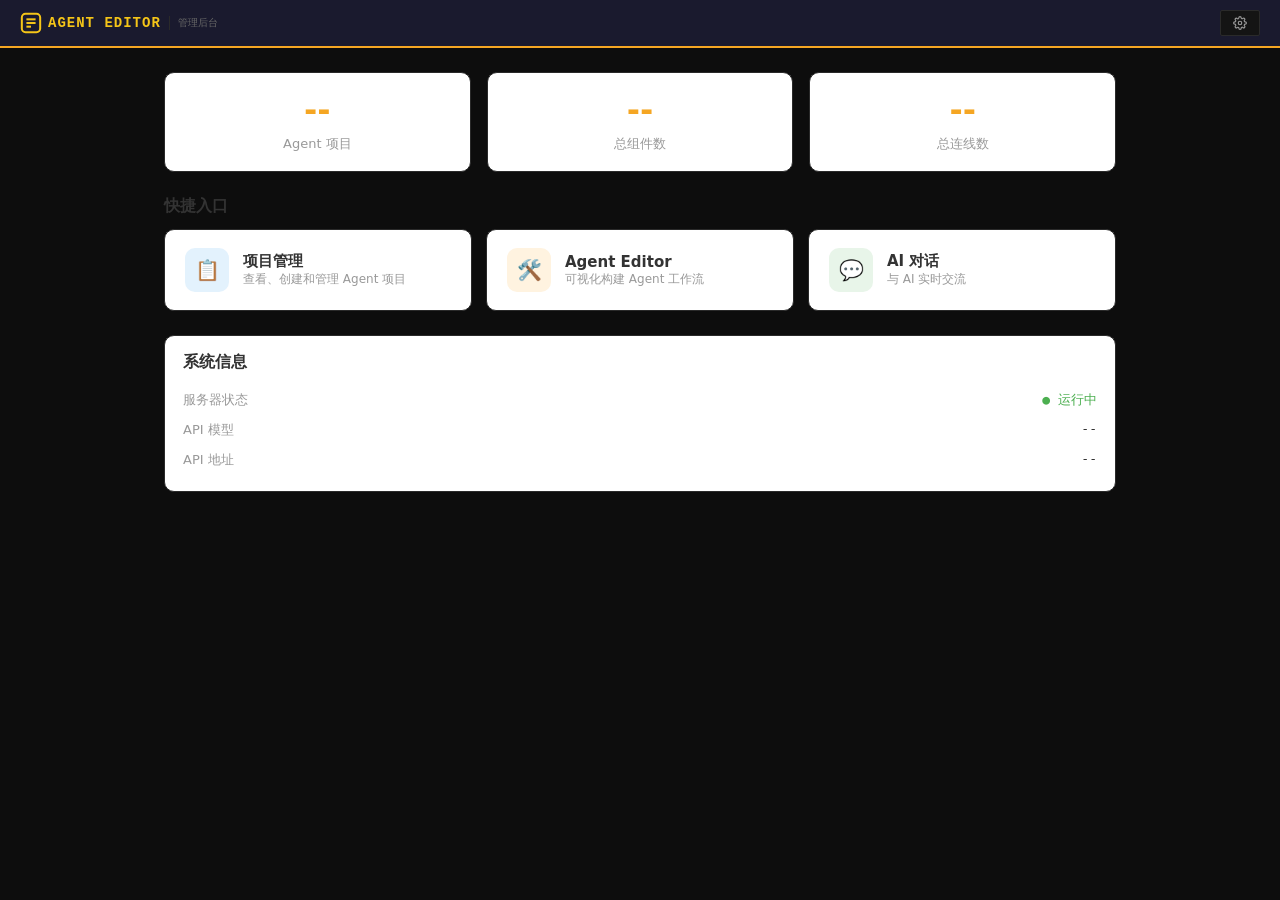
==== commit d8a5906c: "docs: 项目名翻译为英文 Agent Editor（页面标题/横幅/README）" ====
--- a/templates/admin.html
+++ b/templates/admin.html
@@ -3,7 +3,7 @@
 <head>
     <meta charset="UTF-8">
     <meta name="viewport" content="width=device-width, initial-scale=1.0">
-    <title>Agent编辑器 · 管理后台</title>
+    <title>Agent Editor · 管理后台</title>
     <link rel="stylesheet" href="/static/style.css">
     <link rel="stylesheet" href="/static/admin.css">
 </head>
@@ -20,7 +20,7 @@
                             <line x1="7" y1="12" x2="17" y2="12"/>
                             <line x1="7" y1="16" x2="12" y2="16"/>
                         </svg>
-                        <strong>Agent编辑器</strong>
+                        <strong>Agent Editor</strong>
                         <span class="logo-sub">管理后台</span>
                     </span>
                 </a>
@@ -63,7 +63,7 @@
                 <a href="/editor" class="admin-link-card">
                     <div class="admin-link-icon editor">🛠️</div>
                     <div class="admin-link-text">
-                        <strong>Agent编辑器</strong>
+                        <strong>Agent Editor</strong>
                         <small>可视化构建 Agent 工作流</small>
                     </div>
                 </a>
